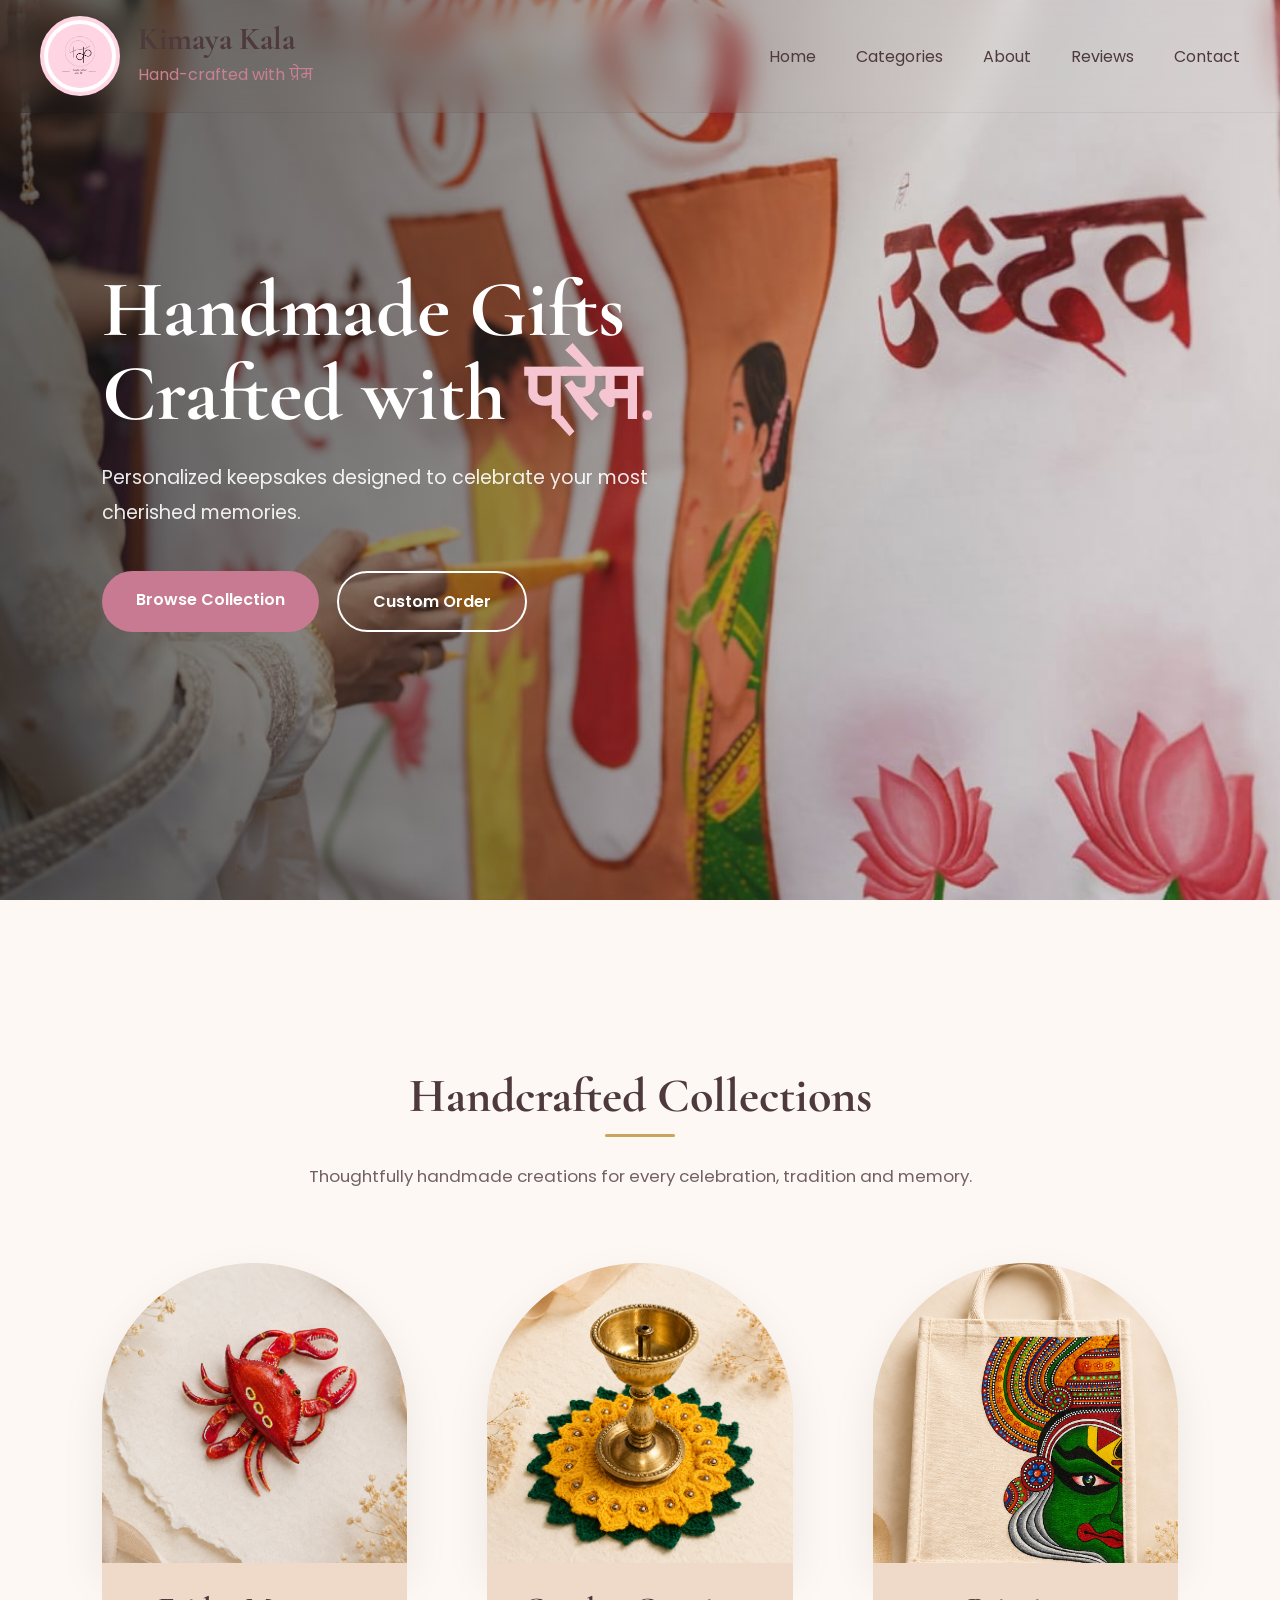
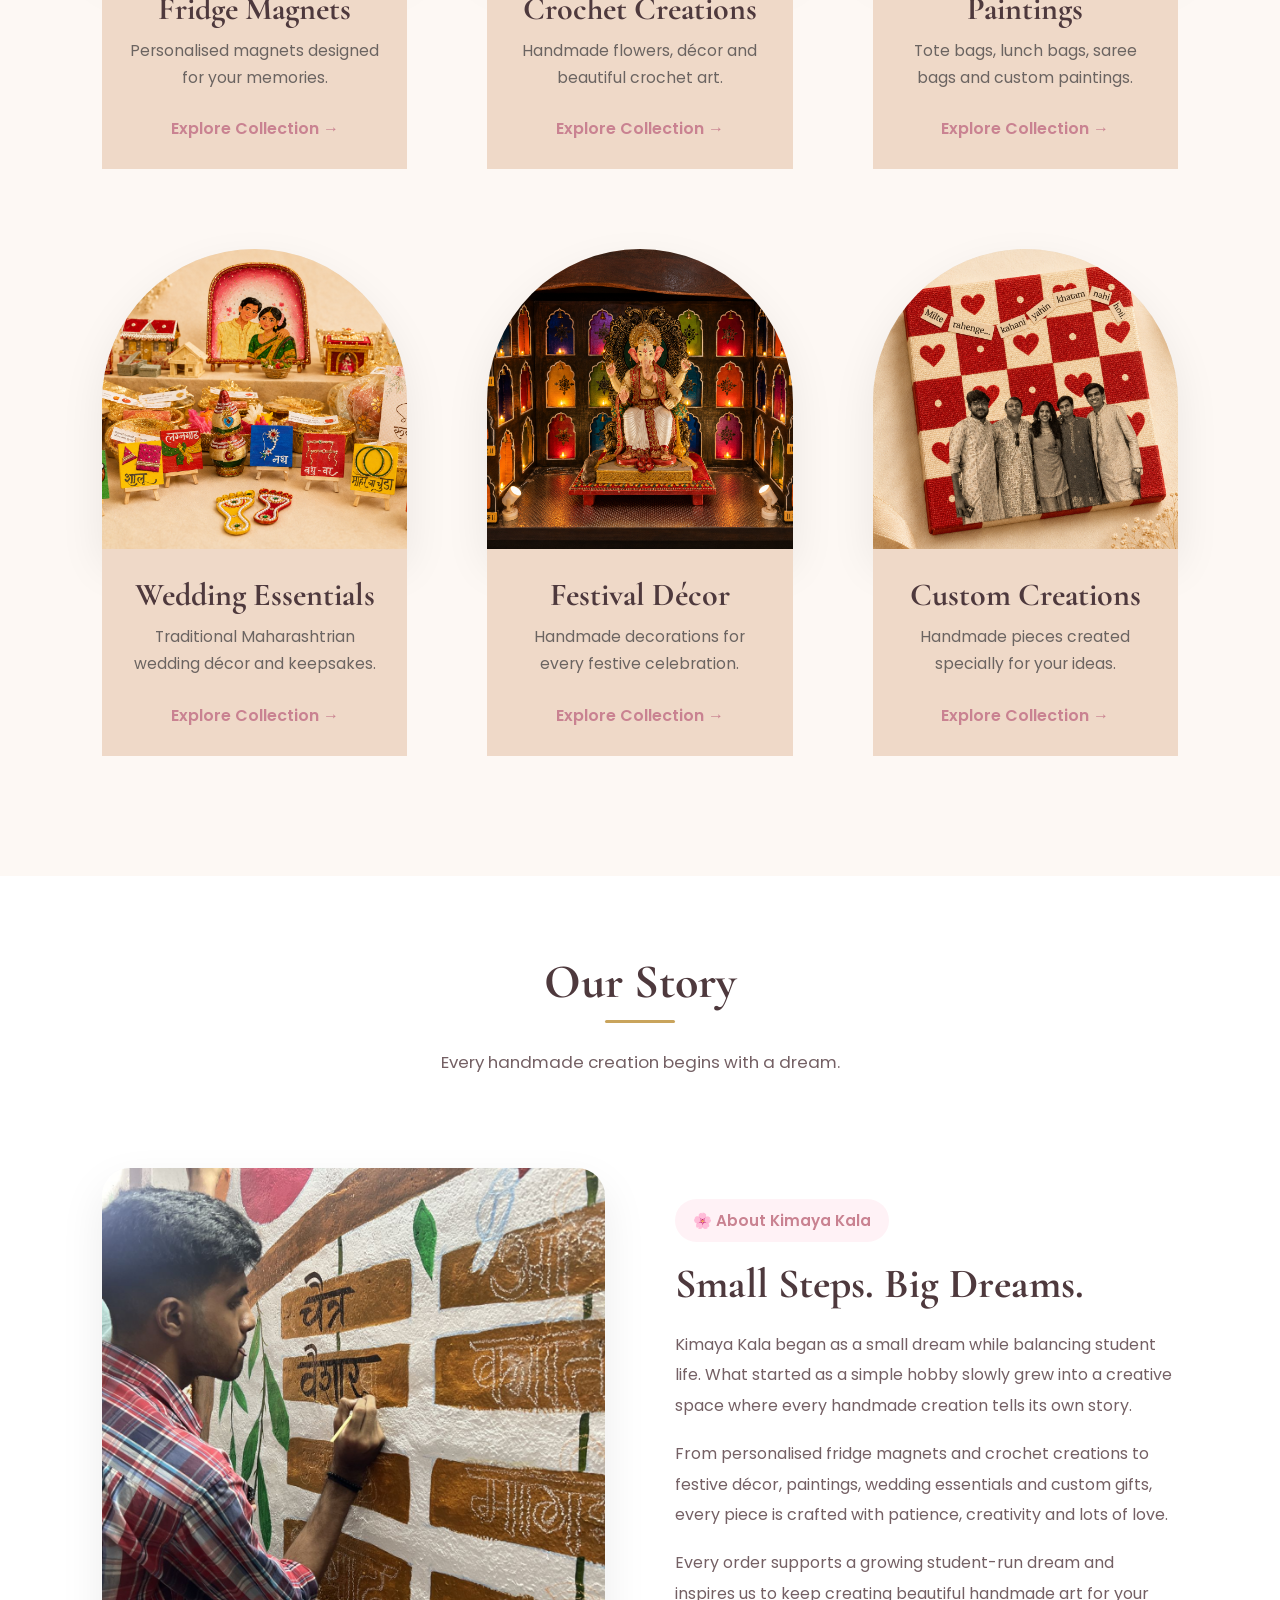
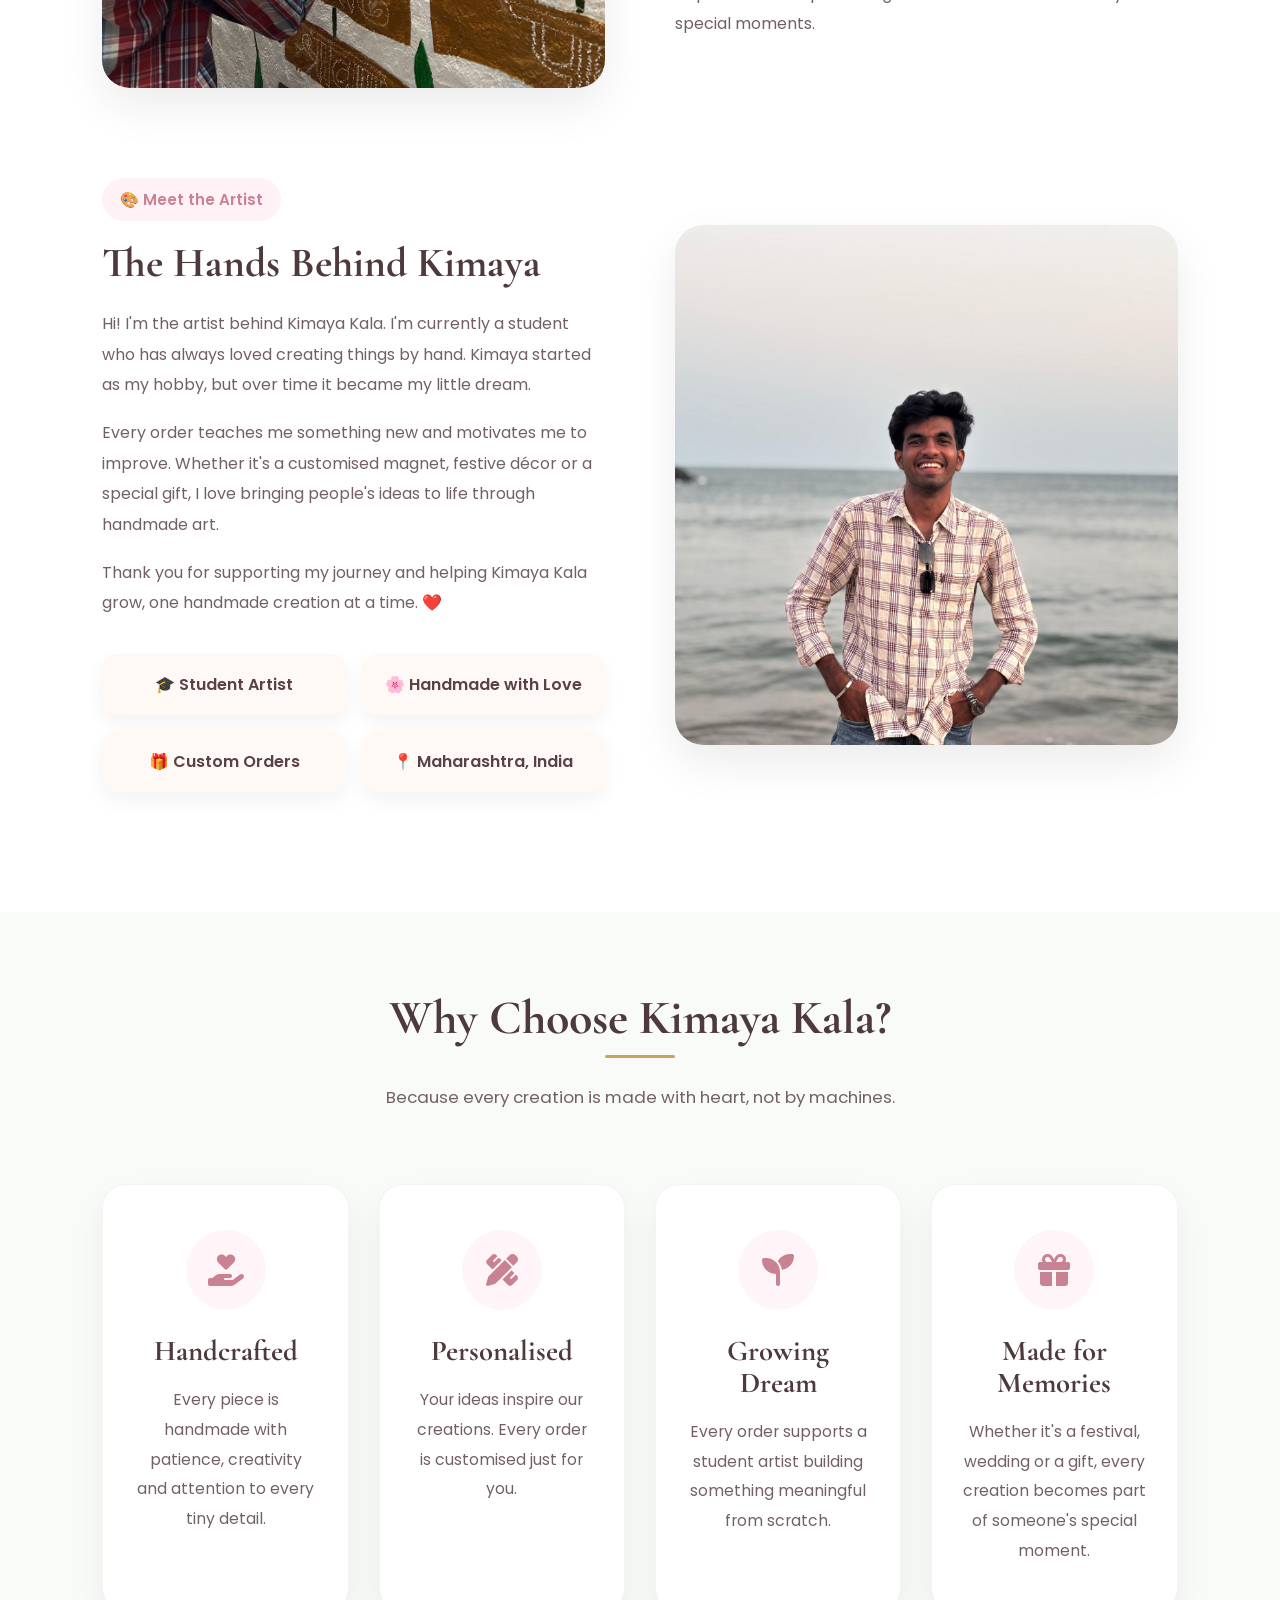
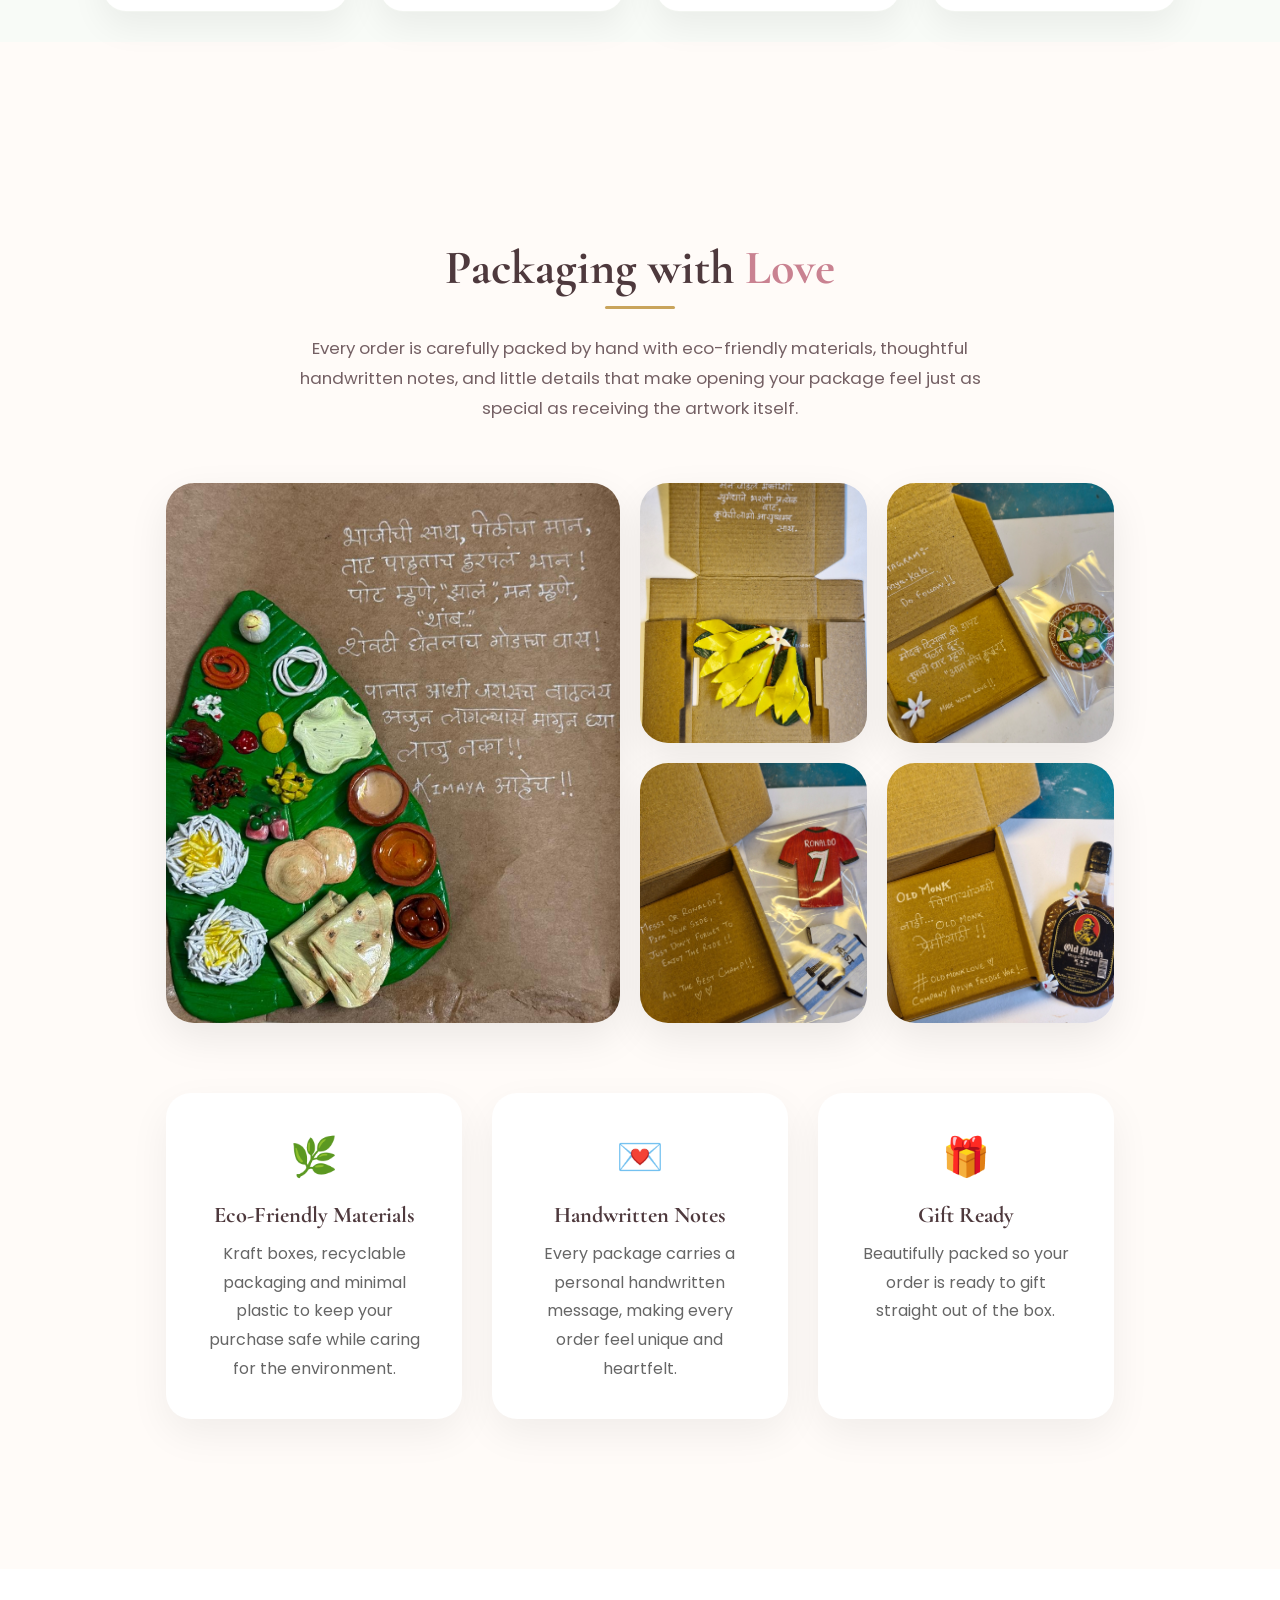
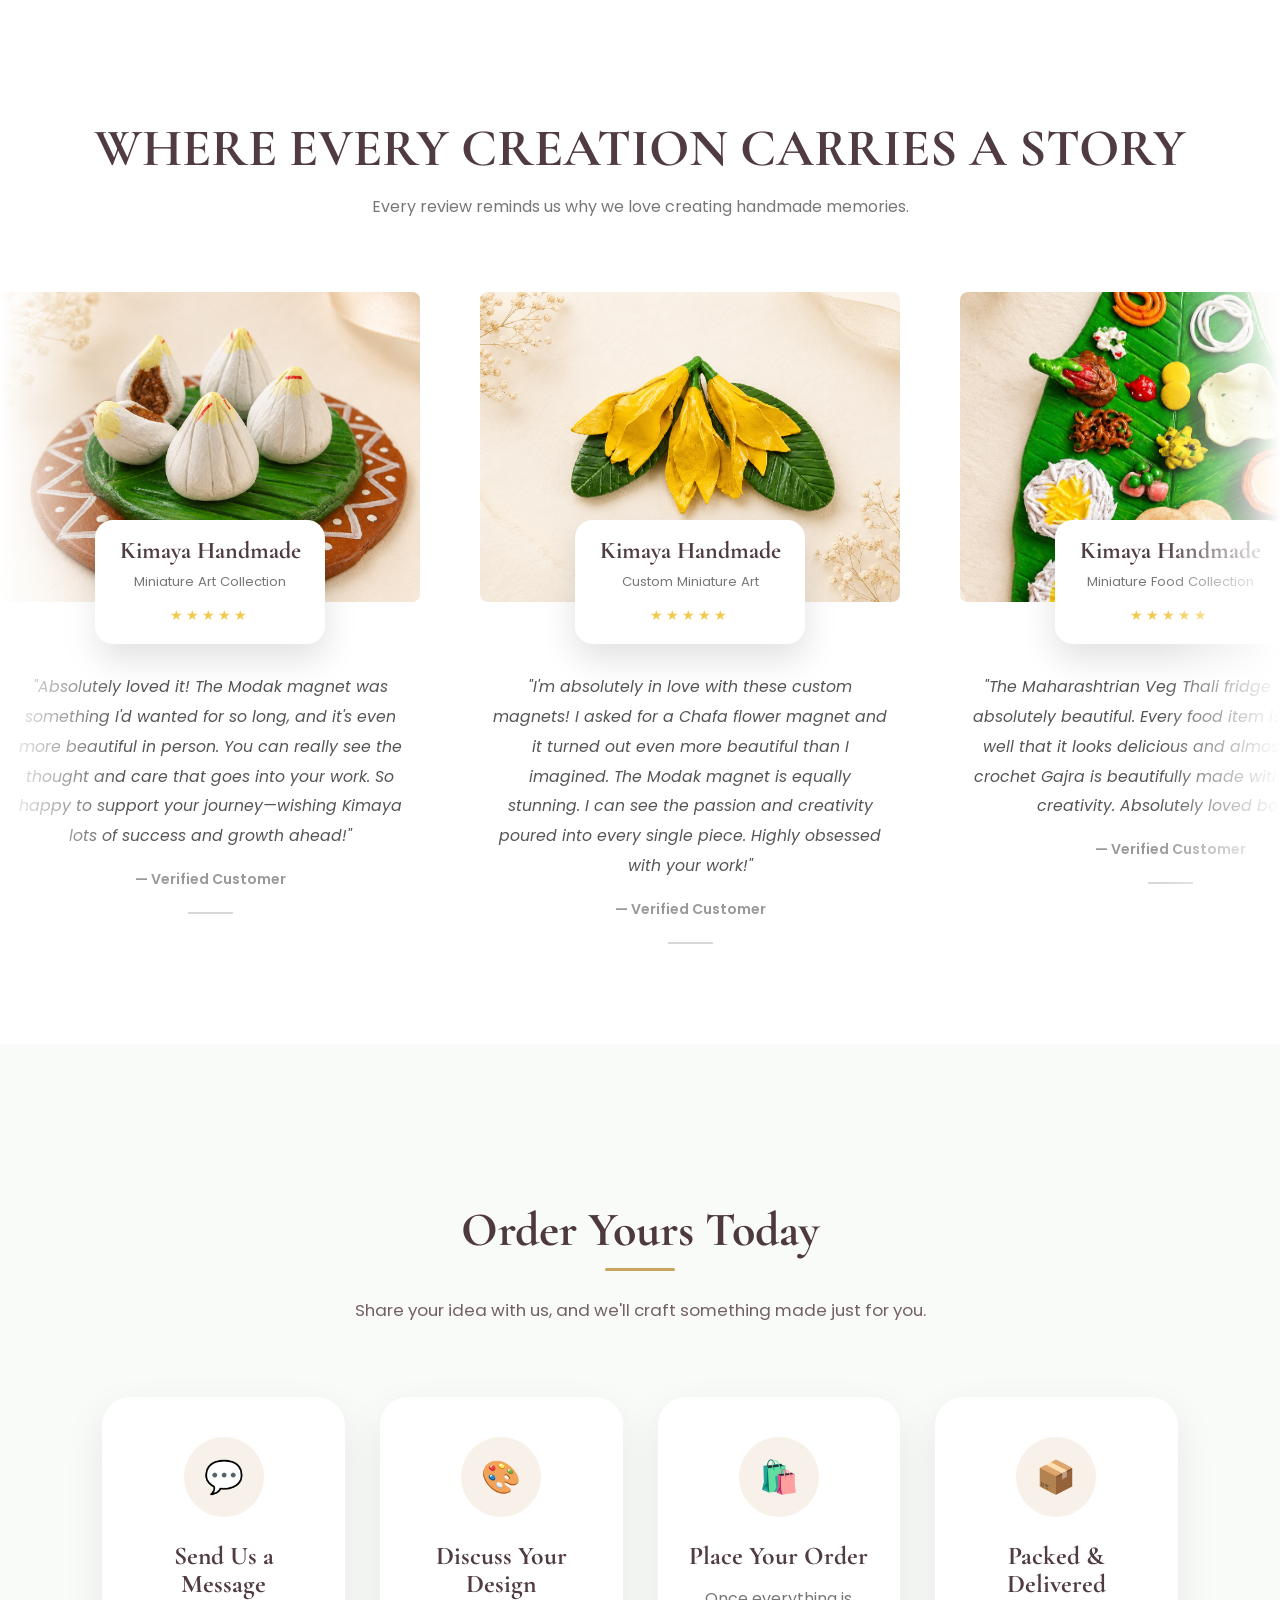
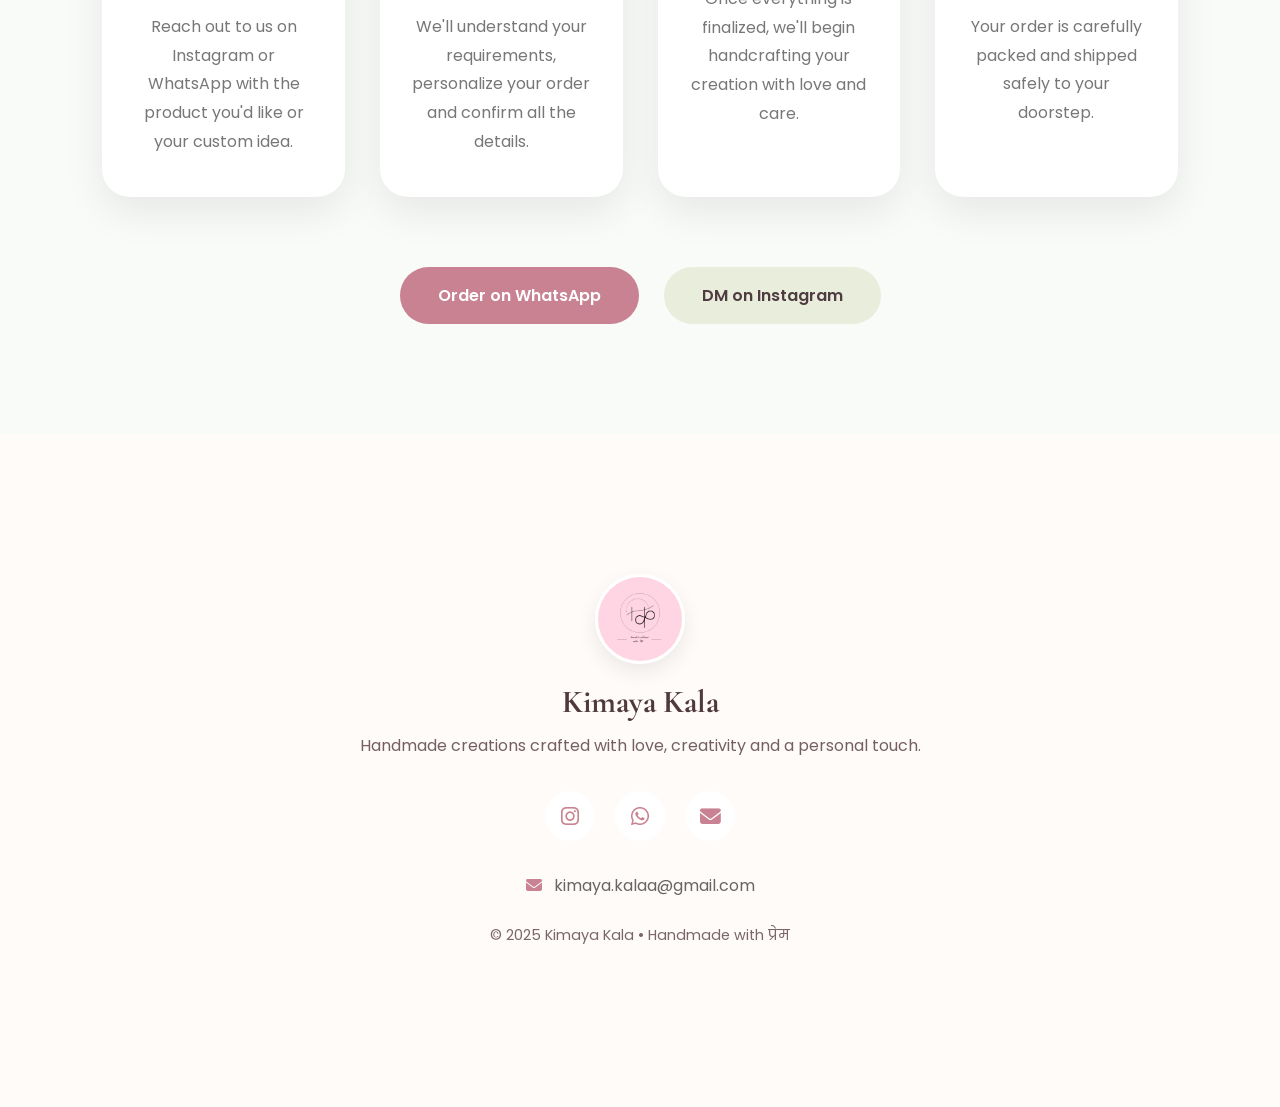
==== index.html @ 0a3eb561 "Initial website" ====
<!DOCTYPE html>
<html lang="en">

<head>
    <!-- Basic Meta -->
    <meta charset="UTF-8">
    <meta name="viewport" content="width=device-width, initial-scale=1.0">

    <!-- Website Title -->
    <title>Kimaya Kala | Handmade with Love</title>

    <!-- Website Description -->
    <meta name="description"
        content="Kimaya Kala is a student-run handmade art studio creating personalized gifts, crochet products, festive décor, paintings, wedding items and custom handmade creations.">

    <!-- Google Fonts -->
    <link rel="preconnect" href="https://fonts.googleapis.com">
    <link rel="preconnect" href="https://fonts.gstatic.com" crossorigin>

    <link href="https://fonts.googleapis.com/css2?family=Cormorant+Garamond:wght@500;600;700&family=Poppins:wght@300;400;500;600&display=swap"
        rel="stylesheet">

    <!-- Font Awesome -->
    <link rel="stylesheet"
        href="https://cdnjs.cloudflare.com/ajax/libs/font-awesome/6.5.2/css/all.min.css">

    <!-- CSS -->
    <link rel="stylesheet" href="css/style.css">
</head>



<body>

    <!-- ================= NAVBAR ================= -->

<header>

    <nav class="navbar">

        <!-- Logo -->

        <div class="logo">

            <img src="images/logo/logo.png" alt="Kimaya Kala Logo">

            <div class="logo-text">

                <h2>Kimaya Kala</h2>
                <p>Hand-crafted with प्रेम</p>

            </div>

        </div>

        <!-- Desktop Navigation -->

        <ul class="nav-links">

            <li><a href="#home">Home</a></li>
            <li><a href="#categories">Categories</a></li>
            <li><a href="#about">About</a></li>
            <li><a href="#review">Reviews</a></li>
            <li><a href="#contact">Contact</a></li>

        </ul>

        <!-- Mobile Hamburger -->

        <div class="menu-toggle" id="menu-toggle">

            <span></span>
            <span></span>
            <span></span>

        </div>

    </nav>

</header>




 <!-- HERO -->
<section class="hero">

    <div class="hero-overlay"></div>

    <div class="hero-content">

        

        <h1>
            Handmade Gifts<br>
            Crafted with <span>प्रेम.</span>
        </h1>

        <p>
            Personalized keepsakes designed to celebrate
            your most cherished memories.
        </p>

        <div class="hero-buttons">
            <a href="#categories" class="btn-primary">
                Browse Collection
            </a>

            <a href="https://wa.me/919136813082" class="btn-secondary">
                Custom Order
            </a>
        </div>

    </div>

</section>


<!-- ================= COLLECTIONS ================= -->

<section id="categories">

    <div class="section-title">

        <h2>Handcrafted Collections</h2>

        <p>
            Thoughtfully handmade creations for every celebration, tradition and memory.
        </p>

    </div>

    <div class="collection-grid">

        <!-- Magnets -->
        <a href="magnets.html" class="collection-card">

            <div class="collection-image">
                <img src="images/categories/magnet.jpg" alt="Fridge Magnets">
            </div>

            <div class="collection-content">

                <h3>Fridge Magnets</h3>

                <p>
                    Personalised magnets designed for your memories.
                </p>

                <span>Explore Collection</span>

            </div>

        </a>


        <!-- Crochet -->

        <a href="crochet.html" class="collection-card">

            <div class="collection-image">
                <img src="images/categories/crochet.jpg" alt="Crochet">
            </div>

            <div class="collection-content">

                <h3>Crochet Creations</h3>

                <p>
                    Handmade flowers, décor and beautiful crochet art.
                </p>

                <span>Explore Collection</span>

            </div>

        </a>


        <!-- Paintings -->

        <a href="paintings.html" class="collection-card">

            <div class="collection-image">
                <img src="images/categories/painting.jpg" alt="Paintings">
            </div>

            <div class="collection-content">

                <h3>Paintings</h3>

                <p>
                    Tote bags, lunch bags, saree bags and custom paintings.
                </p>

                <span>Explore Collection</span>

            </div>

        </a>


        <!-- Wedding -->

        <a href="wedding.html" class="collection-card">

            <div class="collection-image">
                <img src="images/categories/wedding.jpg" alt="Wedding">
            </div>

            <div class="collection-content">

                <h3>Wedding Essentials</h3>

                <p>
                    Traditional Maharashtrian wedding décor and keepsakes.
                </p>

                <span>Explore Collection</span>

            </div>

        </a>


        <!-- Festival -->

        <a href="festival.html" class="collection-card">

            <div class="collection-image">
                <img src="images/categories/festival.jpg" alt="Festival">
            </div>

            <div class="collection-content">

                <h3>Festival Décor</h3>

                <p>
                    Handmade decorations for every festive celebration.
                </p>

                <span>Explore Collection</span>

            </div>

        </a>


        <!-- Custom -->

        <a href="custom.html" class="collection-card">

            <div class="collection-image">
                <img src="images/categories/custom.jpg" alt="Custom">
            </div>

            <div class="collection-content">

                <h3>Custom Creations</h3>

                <p>
                    Handmade pieces created specially for your ideas.
                </p>

                <span>Explore Collection</span>

            </div>

        </a>

    </div>

</section>


    <!-- ================= OUR STORY ================= -->

<section id="about">

    <div class="section-title">
        <h2>Our Story</h2>
        <p>Every handmade creation begins with a dream.</p>
    </div>

    <!-- ABOUT KIMAYA -->

    <div class="about-section">

        <div class="about-image">
            <img src="images/about/kimaya.jpg" alt="About Kimaya Kala">
        </div>

        <div class="about-text">

            <span class="about-tag">🌸 About Kimaya Kala</span>

            <h3>Small Steps. Big Dreams.</h3>

            <p>
                Kimaya Kala began as a small dream while balancing student life.
                What started as a simple hobby slowly grew into a creative space
                where every handmade creation tells its own story.
            </p>

            <p>
                From personalised fridge magnets and crochet creations to festive décor,
                paintings, wedding essentials and custom gifts, every piece is crafted
                with patience, creativity and lots of love.
            </p>

            <p>
                Every order supports a growing student-run dream and inspires us to keep
                creating beautiful handmade art for your special moments.
            </p>

        </div>

    </div>

    <!-- MEET THE ARTIST -->

    <div class="about-section reverse">

        <div class="about-image">
            <img src="images/about/artist.jpg" alt="Artist behind Kimaya Kala">
        </div>

        <div class="about-text">

            <span class="about-tag">🎨 Meet the Artist</span>

            <h3>The Hands Behind Kimaya</h3>

            <p>
                Hi! I'm the artist behind Kimaya Kala.
                I'm currently a student who has always loved creating things by hand.
                Kimaya started as my hobby, but over time it became my little dream.
            </p>

            <p>
                Every order teaches me something new and motivates me to improve.
                Whether it's a customised magnet, festive décor or a special gift,
                I love bringing people's ideas to life through handmade art.
            </p>

            <p>
                Thank you for supporting my journey and helping Kimaya Kala grow,
                one handmade creation at a time. ❤️
            </p>

            <div class="artist-facts">

                <div class="fact">
                    🎓 Student Artist
                </div>

                <div class="fact">
                    🌸 Handmade with Love
                </div>

                <div class="fact">
                    🎁 Custom Orders
                </div>

                <div class="fact">
                    📍 Maharashtra, India
                </div>

            </div>

        </div>

    </div>

</section>


<!-- ================= WHY CHOOSE ================= -->

<section id="why">

    <div class="section-title">
        <h2>Why Choose Kimaya Kala?</h2>
        <p>Because every creation is made with heart, not by machines.</p>
    </div>

    <div class="why-grid">

        <div class="why-card">

            <div class="why-icon">
                <i class="fa-solid fa-hand-holding-heart"></i>
            </div>

            <h3>Handcrafted</h3>

            <p>
                Every piece is handmade with patience, creativity and attention to every tiny detail.
            </p>

        </div>

        <div class="why-card">

            <div class="why-icon">
                <i class="fa-solid fa-pen-ruler"></i>
            </div>

            <h3>Personalised</h3>

            <p>
                Your ideas inspire our creations. Every order is customised just for you.
            </p>

        </div>

        <div class="why-card">

            <div class="why-icon">
                <i class="fa-solid fa-seedling"></i>
            </div>

            <h3>Growing Dream</h3>

            <p>
                Every order supports a student artist building something meaningful from scratch.
            </p>

        </div>

        <div class="why-card">

            <div class="why-icon">
                <i class="fa-solid fa-gift"></i>
            </div>

            <h3>Made for Memories</h3>

            <p>
                Whether it's a festival, wedding or a gift, every creation becomes part of someone's special moment.
            </p>

        </div>

    </div>

</section>



<section class="packaging">

    <div class="section-title">
        <h2>Packaging with <span>Love</span></h2>
        <p>
            Every order is carefully packed by hand with eco-friendly materials,
            thoughtful handwritten notes, and little details that make opening
            your package feel just as special as receiving the artwork itself.
        </p>
    </div>

    <div class="packaging-grid">

        <div class="packaging-large">
            <img src="images/home/packaging-1.jpg" alt="">
        </div>

        <div class="packaging-small">
            <img src="images/home/packaging-2.jpg" alt="">
        </div>

        <div class="packaging-small">
            <img src="images/home/packaging-3.jpg" alt="">
        </div>

        <div class="packaging-small">
            <img src="images/home/packaging-4.jpg" alt="">
        </div>

        <div class="packaging-small">
            <img src="images/home/packaging-5.jpg" alt="">
        </div>

    </div>

    <div class="packaging-text">

        <div class="packaging-item">

            <span>🌿</span>

            <h3>Eco-Friendly Materials</h3>

            <p>
                Kraft boxes, recyclable packaging and minimal plastic
                to keep your purchase safe while caring for the environment.
            </p>

        </div>

        <div class="packaging-item">

            <span>💌</span>

            <h3>Handwritten Notes</h3>

            <p>
                Every package carries a personal handwritten message,
                making every order feel unique and heartfelt.
            </p>

        </div>

        <div class="packaging-item">

            <span>🎁</span>

            <h3>Gift Ready</h3>

            <p>
                Beautifully packed so your order is ready to gift
                straight out of the box.
            </p>

        </div>

    </div>

</section>  


<section class="review-section" id="review">

    <div class="review-heading">
        <h2>WHERE EVERY CREATION CARRIES A STORY</h2>
        <p>Every review reminds us why we love creating handmade memories.</p>
    </div>

    <div class="review-slider">

        <div class="reviews-track">

            <!-- ================= REVIEW 1 ================= -->

            <div class="review-card">

                <div class="review-image">

                    <img src="images/modak.jpg" alt="Modak Magnet">

                    <div class="review-info">
                        <h3>Kimaya Handmade</h3>
                        <p>Miniature Art Collection</p>
                        <div class="review-stars">★★★★★</div>
                    </div>

                </div>

                <div class="review-text">

                    <p>
                        "Absolutely loved it! The Modak magnet was something I'd wanted for so long, and it's even more beautiful in person. You can really see the thought and care that goes into your work. So happy to support your journey—wishing Kimaya lots of success and growth ahead!"
                    </p>

                    <span>— Verified Customer</span>

                    <div class="review-line"></div>

                </div>

            </div>

            <!-- ================= REVIEW 2 ================= -->

            <div class="review-card">

                <div class="review-image">

                    <img src="images/chafa.jpg" alt="Custom Chafa Magnet">

                    <div class="review-info">
                        <h3>Kimaya Handmade</h3>
                        <p>Custom Miniature Art</p>
                        <div class="review-stars">★★★★★</div>
                    </div>

                </div>

                <div class="review-text">

                    <p>
                        "I'm absolutely in love with these custom magnets! I asked for a Chafa flower magnet and it turned out even more beautiful than I imagined. The Modak magnet is equally stunning. I can see the passion and creativity poured into every single piece. Highly obsessed with your work!"
                    </p>

                    <span>— Verified Customer</span>

                    <div class="review-line"></div>

                </div>

            </div>

            <!-- ================= REVIEW 3 ================= -->

            <div class="review-card">

                <div class="review-image">

                    <img src="images/thali.jpg" alt="Veg Thali Magnet">

                    <div class="review-info">
                        <h3>Kimaya Handmade</h3>
                        <p>Miniature Food Collection</p>
                        <div class="review-stars">★★★★★</div>
                    </div>

                </div>

                <div class="review-text">

                    <p>
                        "The Maharashtrian Veg Thali fridge magnet is absolutely beautiful. Every food item is crafted so well that it looks delicious and almost real. The crochet Gajra is beautifully made with incredible creativity. Absolutely loved both!"
                    </p>

                    <span>— Verified Customer</span>

                    <div class="review-line"></div>

                </div>

            </div>

            <!-- ================= REVIEW 4 ================= -->

            <div class="review-card">

                <div class="review-image">

                    <img src="images/realmadrid.jpg" alt="Real Madrid Magnet">

                    <div class="review-info">
                        <h3>Kimaya Handmade</h3>
                        <p>Custom Sports Collection</p>
                        <div class="review-stars">★★★★★</div>
                    </div>

                </div>

                <div class="review-text">

                    <p>
                        "This Real Madrid logo fridge magnet is beautifully handcrafted with amazing attention to detail. The design is clean, recognizable and exactly how I wanted it. A wonderful piece of handmade work. Wishing you all the best!"
                    </p>

                    <span>— Verified Customer</span>

                    <div class="review-line"></div>

                </div>

            </div>

                        <!-- ================= REVIEW 5 ================= -->

            <div class="review-card">

                <div class="review-image">

                    <img src="images/fish-thali.jpg" alt="Fish Thali Magnet">

                    <div class="review-info">
                        <h3>Kimaya Handmade</h3>
                        <p>Miniature Food Collection</p>
                        <div class="review-stars">★★★★★</div>
                    </div>

                </div>

                <div class="review-text">

                    <p>
                        "This Fish Thali handmade magnet is amazing. The fish looks so real and tempting. Salute to your work and artistry. Lots of love!"
                    </p>

                    <span>— Verified Customer</span>

                    <div class="review-line"></div>

                </div>

            </div>

            <!-- ================= REVIEW 6 ================= -->

            <div class="review-card">

                <div class="review-image">

                    <img src="images/crab.jpg" alt="Crabs and Honey Bee Magnet">

                    <div class="review-info">
                        <h3>Kimaya Handmade</h3>
                        <p>Nature Collection</p>
                        <div class="review-stars">★★★★★</div>
                    </div>

                </div>

                <div class="review-text">

                    <p>
                        "Everything you created was superb and amazing! I really love the crabs and honey bee. Thank you so much for making each and every piece with such care. We all love them and they look wonderful on the refrigerator."
                    </p>

                    <span>— Verified Customer</span>

                    <div class="review-line"></div>

                </div>

            </div>

            <!-- ================= REVIEW 7 ================= -->

            <div class="review-card">

                <div class="review-image">

                    <img src="images/old-monk.jpg" alt="Old Monk Magnet">

                    <div class="review-info">
                        <h3>Kimaya Handmade</h3>
                        <p>Custom Collection</p>
                        <div class="review-stars">★★★★★</div>
                    </div>

                </div>

                <div class="review-text">

                    <p>
                        "Thank you so much for the beautiful Old Monk fridge magnet! It was such a thoughtful and unique creation which I truly appreciate. Wishing you continued success and all the very best!"
                    </p>

                    <span>— Verified Customer</span>

                    <div class="review-line"></div>

                </div>

            </div>

            <!-- ================= REVIEW 8 ================= -->

            <div class="review-card">

                <div class="review-image">

                    <img src="images/sareecover.jpg" alt="Saree Cover">

                    <div class="review-info">
                        <h3>Kimaya Handmade</h3>
                        <p>Custom Handmade Creation</p>
                        <div class="review-stars">★★★★★</div>
                    </div>

                </div>

                <div class="review-text">

                    <p>
                        "When I decided to perform Savasna Pujan at my home, I immediately thought of your work because I had full trust in you. The saree covers you made were beautiful and everyone appreciated them. Thank you from my heart, and I pray you achieve great success in life."
                    </p>

                    <span>— Verified Customer</span>

                    <div class="review-line"></div>

                </div>

            </div>

</section>

<script>
const track = document.querySelector(".reviews-track");

const cards = [...track.children];

cards.forEach(card=>{
    track.appendChild(card.cloneNode(true));
});
</script>


<!-- ================= HOW TO ORDER ================= -->

<section class="how-order" id="contact">

    <div class="section-title">
        <h2>Order Yours Today</h2>
        <p>Share your idea with us, and we'll craft something made just for you.</p>
    </div>

    <div class="order-steps">

        <div class="order-card">

            <div class="order-icon">💬</div>

            <h3>Send Us a Message</h3>

            <p>
                Reach out to us on Instagram or WhatsApp with the product you'd like or your custom idea.
            </p>

        </div>

        <div class="order-card">

            <div class="order-icon">🎨</div>

            <h3>Discuss Your Design</h3>

            <p>
                We'll understand your requirements, personalize your order and confirm all the details.
            </p>

        </div>

        <div class="order-card">

            <div class="order-icon">🛍️</div>

            <h3>Place Your Order</h3>

            <p>
                Once everything is finalized, we'll begin handcrafting your creation with love and care.
            </p>

        </div>

        <div class="order-card">

            <div class="order-icon">📦</div>

            <h3>Packed & Delivered</h3>

            <p>
                Your order is carefully packed and shipped safely to your doorstep.
            </p>

        </div>

    </div>

    <div class="order-buttons">

        <a href="https://wa.me/919136813082" class="order-btn">
            Order on WhatsApp
        </a>

        <a href="https://www.instagram.com/kimaya.kalaa" class="order-btn secondary">
            DM on Instagram
        </a>

    </div>

</section>




    <footer>

    <footer>

    <div class="footer-content">

        <img src="images/logo/logo.png" alt="Kimaya Kala Logo" class="footer-logo">

        <h3>Kimaya Kala</h3>

        <p>
            Handmade creations crafted with love, creativity and a personal touch.
        </p>

        <div class="footer-social">

            <a href="https://www.instagram.com/kimaya.kalaa" target="_blank">
                <i class="fa-brands fa-instagram"></i>
            </a>

            <a href="https://wa.me/919136813082" target="_blank">
                <i class="fa-brands fa-whatsapp"></i>
            </a>

            <a href="mailto:kimaya.kalaa@gmail.com">
                <i class="fa-solid fa-envelope"></i>
            </a>

        </div>

        <p class="footer-email">
            <i class="fa-solid fa-envelope"></i>
            <a href="mailto:kimaya.kalaa@gmail.com">kimaya.kalaa@gmail.com</a>
        </p>

        <p class="copyright">
            © 2025 Kimaya Kala • Handmade with प्रेम
        </p>

    </div>


</footer>

    <!-- JavaScript -->
    <script src="js/script.js"></script>
    <script>

const toggle=document.getElementById("menu-toggle");
const nav=document.querySelector(".nav-links");

toggle.onclick=()=>{

    nav.classList.toggle("active");

}

document.querySelectorAll(".nav-links a").forEach(link=>{

    link.onclick=()=>{

        nav.classList.remove("active");

    }

});

</script>



</body>

</html>
---- css/style.css ----
/* ===================================
   GOOGLE FONTS
=================================== */

@import url('https://fonts.googleapis.com/css2?family=Cormorant+Garamond:wght@500;600;700&family=Poppins:wght@300;400;500;600&display=swap');


/* ===================================
   RESET
=================================== */

*{
    margin:0;
    padding:0;
    box-sizing:border-box;
}

html{
    scroll-behavior:smooth;
}

body{

    font-family:'Poppins',sans-serif;
    background:#FFFBF8;
    color:#4E393D;
    overflow-x:hidden;
}

/* ===================================
   COLORS
=================================== */

:root{

    --primary:#FFD5E4;

    --accent:#C98291;

    --sage:#A8B89A;

    --gold:#C9A45C;

    --background:#FFFBF8;

    --white:#ffffff;

    --text:#4E393D;

    --light-text:#746064;

    --shadow:0 12px 35px rgba(0,0,0,.08);

    --radius:22px;

    --transition:.35s ease;

}

/* ===================================
   GLOBAL
=================================== */

img{

    width:100%;
    display:block;

}

a{

    text-decoration:none;
    color:inherit;

}

ul{

    list-style:none;

}

section{

    padding:30px 8%;

}

.container{

    width:min(1200px,100%);
    margin:auto;

}

h1,
h2,
h3{

    font-family:'Cormorant Garamond',serif;
    color:var(--text);
    font-weight:700;
    line-height:1.1;

}

h1{

    font-size:4.8rem;

}

h2{

    font-size:3rem;
    margin-top:50px;

}

h3{

    font-size:2rem;

}

p{

    font-size:1rem;
    line-height:1.9;
    color:var(--light-text);

}

.section-title{

    text-align:center;
    margin-bottom:70px;

}

.section-title h2{

    margin-bottom:18px;
    position:relative;
    display:inline-block;

}

.section-title h2::after{

    content:"";

    position:absolute;

    left:50%;

    transform:translateX(-50%);

    bottom:-14px;

    width:70px;

    height:3px;

    background:var(--gold);

    border-radius:50px;

}

.section-title p{

    margin-top:20px;

    font-size:1.05rem;

}




/* ===================================
   NAVBAR
=================================== */

header{

   
    position: absolute;

    top:0;
    left:0;

    width:100%;

    z-index:9999;

    background:transparent;

    backdrop-filter:blur(14px);
    -webkit-backdrop-filter:blur(14px);

    border-bottom:1px solid rgba(0,0,0,.05);

    transition:.35s ease;

}

.navbar{
    background:transparent;
}

.navbar{

    max-width:1280px;

    margin:auto;

    padding:16px 40px;

    display:flex;

    justify-content:space-between;

    align-items:center;

}

/* Logo */

.logo{

    display:flex;

    align-items:center;

    gap:18px;

}

.logo img{
    width: 80px;
    aspect-ratio: 1 / 1;
    border-radius: 50%;
    object-fit: cover;
    display: block;

    border: 4px solid var(--primary);
    background: white;
    padding: 4px;
    box-shadow: var(--shadow);
    transition: var(--transition);
}

.logo-text h2{

    font-size:2rem;

    margin:0;

}

.logo-text p{

    margin-top:4px;

    color:var(--accent);

    font-size:1rem;

}

/* Desktop Menu */

.nav-links{

    display:flex;

    gap:40px;

    list-style:none;

}

.nav-links a{
    color: #4E393D;
}

.nav-links a:hover{
    color: #746064;
}

/* Hamburger */

.menu-toggle{

    display:none;

    flex-direction:column;

    gap:6px;

    cursor:pointer;

}

.menu-toggle span{

    width:30px;

    height:3px;

    background:var(--text);

    border-radius:10px;

    transition:.35s;

}

/* ---------------- MOBILE ---------------- */

@media (max-width:900px){

    .navbar{

        padding:18px 25px;

        flex-wrap:wrap;

    }

    .logo img{

        width:60px;

    }

    .logo-text h2{

        font-size:1.7rem;

    }

    .logo-text p{

        font-size:.9rem;

    }

    .menu-toggle{

        display:flex;

        margin-left:auto;

    }

    .nav-links{

        width:100%;

        display:none;

        flex-direction:column;

        text-align:center;

        gap:22px;

        margin-top:25px;

        padding:25px 0;

        background:white;

        border-radius:18px;

        box-shadow:0 15px 35px rgba(0,0,0,.08);

    }

    .nav-links.active{

        display:flex;

    }

}

@media(max-width:600px){

    .navbar{

        padding:16px 18px;

    }

    .logo{

        gap:12px;

    }

    .logo img{

        width:52px;

    }

    .logo-text h2{

        font-size:1.45rem;

    }

    .logo-text p{

        font-size:.82rem;

    }

}



.hero{
    position:relative;
    min-height:100vh;

    display:flex;
    align-items:center;

    padding:150 8% 230px;

    background:
    url("../images/home/hero.jpg") center center/cover no-repeat;

    overflow:hidden;
}

/* Dark overlay */

.hero-overlay{
    position:absolute;
    inset:0;

    background:linear-gradient(
        90deg,
        rgba(20,20,20,.65) 0%,
        rgba(20,20,20,.45) 35%,
        rgba(20,20,20,.15) 70%,
        rgba(20,20,20,.05) 100%
    );
}

/* Text */

.hero-content{
    position:relative;
    z-index:2;

    max-width:620px;

    color:white;
}

.hero-tag{

    display:inline-block;

    padding:12px 22px;

    border-radius:50px;

    background:rgba(255,255,255,.18);

    backdrop-filter:blur(10px);

    margin-bottom:25px;
}

.hero-content h1{

    font-size:5rem;

    line-height:1.05;

    margin-bottom:25px;

    color:#fff;
}

.hero-content h1 span{

    color:#F5C6D1;
}

.hero-content p{

    font-size:1.2rem;

    line-height:1.8;

    margin-bottom:40px;

    color:rgba(255,255,255,.9);
}

.hero-buttons{

    display:flex;

    gap:18px;

    flex-wrap:wrap;
}

.btn-primary{

    background:#C97A93;

    color:#fff;

    padding:16px 34px;

    border-radius:50px;

    font-weight:600;
}

.btn-secondary{

    border:2px solid #fff;

    color:#fff;

    padding:16px 34px;

    border-radius:50px;

    font-weight:600;

    background:transparent;
}

.btn-secondary:hover{

    background:#fff;

    color:#333;
}

.hero-features{

    width:min(1200px,92%);

    margin:30px auto 90px;

    display:grid;

    grid-template-columns:repeat(4,1fr);

    text-align:center;

    gap:30px;

}

.hero-features div{

    background:white;

    padding:35px 20px;

    border-radius:25px;

    box-shadow:0 15px 35px rgba(0,0,0,.05);

}

.hero-features h4{

    margin:15px 0 8px;

}

.hero-features p{

    color:#666;

    font-size:.95rem;

}




/* ===================================
   OUR STORY
=================================== */

#about{

    background:#ffffff;

}

.about-section{

    max-width:1200px;

    margin:90px auto;

    display:grid;

    grid-template-columns:1fr 1fr;

    gap:70px;

    align-items:center;

}

.about-section:first-of-type{

    margin-top:40px;

}

/* Reverse Layout */

.about-section.reverse .about-image{

    order:2;

}

.about-section.reverse .about-text{

    order:1;

}

/* Images */

.about-image{

    overflow:hidden;

    border-radius:28px;

    box-shadow:0 18px 45px rgba(0,0,0,.08);

}

.about-image img{

    height:520px;

    object-fit:cover;

    transition:.5s;

}

.about-image:hover img{

    transform:scale(1.05);

}

/* Content */

.about-tag{

    display:inline-block;

    background:#FFF2F6;

    color:#C98291;

    padding:10px 18px;

    border-radius:50px;

    font-size:.95rem;

    font-weight:600;

    margin-bottom:20px;

}

.about-text h3{

    font-size:2.6rem;

    margin-bottom:22px;

}

.about-text p{

    margin-bottom:18px;

    line-height:1.9;

}

/* Artist Facts */

.artist-facts{

    display:grid;

    grid-template-columns:repeat(2,1fr);

    gap:16px;

    margin-top:35px;

}

.fact{

    background:#FFF9F5;

    border-radius:16px;

    padding:18px;

    text-align:center;

    font-weight:600;

    color:#5A4145;

    box-shadow:0 8px 20px rgba(0,0,0,.05);

    transition:.3s;

}

.fact:hover{

    transform:translateY(-5px);

    background:#FFD5E4;

}


/* ===================================
   WHY CHOOSE
=================================== */

#why{

    background:#F8FBF7;

}

.why-grid{

    max-width:1200px;

    margin:70px auto 0;

    display:grid;

    grid-template-columns:repeat(4,1fr);

    gap:30px;

}

.why-card{

    background:white;

    border-radius:24px;

    padding:45px 30px;

    text-align:center;

    transition:.35s;

    box-shadow:0 15px 35px rgba(0,0,0,.06);

    border:1px solid rgba(168,184,154,.15);

}

.why-card:hover{

    transform:translateY(-10px);

    box-shadow:0 25px 45px rgba(0,0,0,.10);

}

.why-icon{

    width:80px;

    height:80px;

    margin:0 auto 25px;

    border-radius:50%;

    background:#FFF4F7;

    display:flex;

    justify-content:center;

    align-items:center;

}

.why-icon i{

    font-size:2rem;

    color:#C98291;

}

.why-card h3{

    font-size:1.8rem;

    margin-bottom:18px;

}

.why-card p{

    font-size:.98rem;

}


/* ===================================
   COLLECTION
=================================== */

.collection-grid{

    max-width:1150px;

    margin:60px auto 0;

    display:grid;

    grid-template-columns:repeat(3,1fr);

    gap:40px 30px;

}

/* Card */

.collection-card{

    text-align:center;

    transition:.35s;

}

/* Image */

.collection-image{

    width:100%;

    height:320px;          /* was 420px */

    overflow:hidden;

    border-radius:180px 180px 22px 22px;

    background:#F6EFE8;

    box-shadow:0 15px 35px rgba(0,0,0,.08);

}

.collection-image img{

    width:100%;

    height:100%;

    object-fit:cover;

    transition:.5s;

}

/* Heading */

.collection-card h3{

    margin-top:20px;

    font-size:1.7rem;      /* was 2rem */

    color:#5A4145;

}

/* Description */

.collection-card p{

    max-width:260px;

    margin:12px auto 18px;

    color:#7B6467;

    line-height:1.7;

    font-size:.95rem;

}

/* Button */

.collection-card a{

    display:inline-flex;

    align-items:center;

    gap:8px;

    color:#C98291;

    font-weight:600;

    font-size:.95rem;

}

.collection-content{

    padding:22px 20px;

}

.collection-content h3{

    margin:0 0 10px;

    font-size:1.8rem;

}

.collection-content p{

    margin:0 auto 18px;

    max-width:250px;

    line-height:1.6;

    font-size:.95rem;

}

.collection-content span{

    font-weight:600;

    color:#C98291;

}



/* ===================================
   GALLERY
=================================== */

#gallery{
    background:#ffffff;
}

#gallery .section-title{
    text-align:center;
    margin-bottom:70px;
}

#gallery .section-title span{

    color:var(--gold);
    text-transform:uppercase;
    letter-spacing:3px;
    font-size:.8rem;
    font-weight:600;

}

.gallery-grid{

    display:grid;

    grid-template-columns:repeat(4,1fr);

    grid-auto-rows:260px;

    gap:22px;

}

.gallery-item{

    overflow:hidden;

    border-radius:28px;

    position:relative;

    box-shadow:0 12px 35px rgba(0,0,0,.08);

    cursor:pointer;

}

.gallery-item img{

    width:100%;
    height:100%;
    object-fit:cover;

    transition:.5s;

}

.gallery-item:hover img{

    transform:scale(1.08);

}

.gallery-item.large{

    grid-row:span 2;

}

.gallery-item.wide{

    grid-column:span 2;

}



/* ===================================
   CONTACT
=================================== */

#contact{

    text-align:center;

}

.contact-box{

    display:flex;

    justify-content:center;

    gap:25px;

    flex-wrap:wrap;

    margin-top:40px;

}

.contact-btn{

    background:var(--accent);

    color:white;

    padding:16px 34px;

    border-radius:50px;

    font-weight:600;

    transition:.3s;
}

.contact-btn:hover{

    background:var(--gold);

    transform:translateY(-4px);

}

.contact-btn.secondary{

    background:transparent;

    border:2px solid var(--accent);

    color:var(--accent);

}

.contact-btn.secondary:hover{

    background:var(--accent);

    color:white;

}

/* ===================================
   SECTION TITLES
=================================== */

.section-title{

    text-align:center;
    margin-bottom:60px;

}


/* ==========================
   PACKAGING
========================== */

.packaging{

    width:min(1300px,90%);
    margin:120px auto;

}

.packaging .section-title{

    margin-bottom:60px;

}

.packaging .section-title h2{

    font-size:3rem;

}

.packaging .section-title span{

    color:var(--accent);

}

.packaging .section-title p{

    max-width:700px;
    margin:20px auto 0;
    line-height:1.8;

}

/* Grid */

.packaging-grid{

    display:grid;

    grid-template-columns:2fr 1fr 1fr;

    grid-template-rows:260px 260px;

    gap:20px;

}

.packaging-large{

    grid-row:1 / span 2;

}

.packaging-grid img{

    width:100%;
    height:100%;

    object-fit:cover;

    border-radius:28px;

    transition:.45s;

    box-shadow:0 15px 40px rgba(0,0,0,.08);

}

.packaging-grid img:hover{

    transform:scale(1.03);

}

/* Bottom Cards */

.packaging-text{

    display:grid;

    grid-template-columns:repeat(3,1fr);

    gap:30px;

    margin-top:70px;

}

.packaging-item{

    background:#fff;

    padding:35px;

    border-radius:25px;

    text-align:center;

    box-shadow:0 15px 40px rgba(0,0,0,.06);

}

.packaging-item span{

    font-size:2.4rem;

}

.packaging-item h3{

    margin:18px 0 12px;

    font-size:1.4rem;

    color:var(--text);

}

.packaging-item p{

    color:#666;

    line-height:1.8;

}

/* Responsive */

@media(max-width:900px){

.packaging-grid{

    grid-template-columns:1fr 1fr;

    grid-template-rows:auto;

}

.packaging-large{

    grid-column:1 / span 2;
    grid-row:auto;

    height:420px;

}

.packaging-text{

    grid-template-columns:1fr;

}

}

@media(max-width:650px){

.packaging-grid{

    grid-template-columns:1fr;

}

.packaging-large{

    grid-column:auto;
    height:auto;

}

.packaging-grid img{

    height:300px;

}

.packaging .section-title h2{

    font-size:2.4rem;

}

}


/* ==========================================
   REVIEWS SECTION
========================================== */

.review-section{
    padding:100px 0;
    background:#ffffff;
    overflow:hidden;
}

/* Heading */

.review-heading{
    text-align:center;
    margin-bottom:70px;
}

.review-heading h2{
    font-family:"Cormorant Garamond", serif;
    font-size:3.3rem;
    color:#4F3B41;
    margin-bottom:15px;
}

.review-heading p{
    color:#777;
    font-size:1rem;
}

/* ==========================================
   SLIDER
========================================== */

.review-slider{
    width:100%;
    overflow:hidden;
    position:relative;
}

/* Fade edges */

.review-slider::before,
.review-slider::after{

    content:"";

    position:absolute;

    top:0;

    width:120px;
    height:100%;

    z-index:5;

    pointer-events:none;

}

.review-slider::before{

    left:0;

    background:linear-gradient(to right,#fff,transparent);

}

.review-slider::after{

    right:0;

    background:linear-gradient(to left,#fff,transparent);

}

/* Moving Track */

.reviews-track{

    display:flex;

    gap:60px;

    width:max-content;

    animation:scrollReviews 45s linear infinite;

}

.review-slider:hover .reviews-track{

    animation-play-state:paused;

}

/* ==========================================
   CARD
========================================== */

.review-card{

    width:420px;

    flex-shrink:0;

    text-align:center;

}

/* ==========================================
   IMAGE
========================================== */

.review-image{

    position:relative;

    width:100%;

    height:310px;

}

.review-image img{

    width:100%;
    height:100%;

    object-fit:cover;

    display:block;

    border-radius:8px;

    transition:.4s;

}

.review-card:hover img{

    transform:scale(1.03);

}

/* ==========================================
   FLOATING WHITE BOX
========================================== */

.review-info{

    position:absolute;

    left:50%;

    bottom:-42px;

    transform:translateX(-50%);

    width:230px;

    background:#fff;

    border-radius:18px;

    padding:18px;

    box-shadow:0 15px 35px rgba(0,0,0,.12);

}

.review-info h3{

    font-family:"Cormorant Garamond", serif;

    font-size:1.5rem;

    color:#4F3B41;

    margin-bottom:6px;

}

.review-info p{

    color:#777;

    font-size:.82rem;

    margin-bottom:10px;

}

.review-stars{

    color:#F2C94C;

    font-size:.9rem;

    letter-spacing:3px;

}

/* ==========================================
   REVIEW TEXT
========================================== */

.review-text{

    margin-top:70px;

    padding:0 12px;

}

.review-text p{

    color:#555;

    font-size:.98rem;

    line-height:1.9;

    font-style:italic;

}

.review-text span{

    display:block;

    margin-top:18px;

    color:#999;

    font-size:.88rem;

    font-weight:600;

}

.review-line{

    width:45px;
    height:2px;

    background:#d8d8d8;

    margin:22px auto 0;

}

/* ==========================================
   ANIMATION
========================================== */

@keyframes scrollReviews{

    from{

        transform:translateX(0);

    }

    to{

        transform:translateX(calc(-50% - 30px));

    }

}

/* ==========================================
   RESPONSIVE
========================================== */

@media(max-width:992px){

    .review-heading h2{

        font-size:2.7rem;

    }

    .review-card{

        width:340px;

    }

    .review-image{

        height:260px;

    }

    .review-info{

        width:210px;

    }

    .reviews-track{

        gap:40px;

    }

}

@media(max-width:768px){

    .review-section{

        padding:80px 0;

    }

    .review-heading{

        margin-bottom:50px;

    }

    .review-heading h2{

        font-size:2.2rem;

    }

    .review-card{

        width:290px;

    }

    .review-image{

        height:220px;

    }

    .review-info{

        width:190px;

        padding:15px;

    }

    .review-info h3{

        font-size:1.25rem;

    }

    .review-text{

        margin-top:65px;

    }

    .review-text p{

        font-size:.92rem;

    }

    .reviews-track{
    display:flex;
    gap:60px;
    width:max-content;
    animation:reviewScroll 80s linear infinite;
}

.review-slider:hover .reviews-track{
    animation-play-state:paused;
}

@keyframes reviewScroll{

    from{
        transform:translateX(0);
    }

    to{
        transform:translateX(-50%);
    }

}

}


/* ===============================
   HOW TO ORDER
================================ */

.how-order{

    padding:110px 8%;

    background:rgb(248, 251, 247);

}

.order-steps{

    max-width:1250px;

    margin:70px auto;

    display:grid;

    grid-template-columns:repeat(4,1fr);

    gap:35px;

}

.order-card{

    background:white;

    padding:40px 30px;

    text-align:center;

    border-radius:28px;

    box-shadow:0 15px 40px rgba(0,0,0,.08);

    transition:.35s;

}

.order-card:hover{

    transform:translateY(-10px);

}

.order-icon{

    width:80px;
    height:80px;

    margin:auto;

    border-radius:50%;

    background:#F8F1EA;

    display:flex;
    justify-content:center;
    align-items:center;

    font-size:2rem;

    margin-bottom:25px;

}

.order-card h3{

    font-size:1.6rem;

    margin-bottom:15px;

    color:#4F3B41;

}

.order-card p{

    color:#777;

    line-height:1.8;

}

.order-buttons{

    display:flex;

    justify-content:center;

    gap:25px;

    margin-top:50px;

}

.order-btn{

    background:#C98291;

    color:white;

    padding:16px 38px;

    border-radius:50px;

    font-weight:600;

    transition:.35s;

}

.order-btn:hover{

    background:#B56C7F;

}

.order-btn.secondary{

    background:#E8EEDB;

    color:#4F3B41;

}

.order-btn.secondary:hover{

    background:#D8DFC7;

}

@media(max-width:1000px){

    .order-steps{

        grid-template-columns:repeat(2,1fr);

    }

}

@media(max-width:650px){

    .order-steps{

        grid-template-columns:1fr;

    }

    .order-buttons{

        flex-direction:column;

        align-items:center;

    }

}


/* ===================================
   FOOTER
=================================== */

footer{

    background: var(--background);

    padding: 70px 20px;

    text-align: center;
}

.footer-content{

    max-width: 700px;

    margin: auto;
}

.footer-logo{

    width: 90px;
    height: 90px;

    margin: 0 auto 20px;

    border-radius: 50%;

    object-fit: cover;

    border: 3px solid white;

    box-shadow: 0 8px 20px rgba(0,0,0,.08);
}

.footer-content h3{

    margin-bottom: 12px;
}

.footer-content p{

    margin-bottom: 18px;
}

.footer-social{

    display:flex;

    justify-content:center;

    gap:20px;

    margin:30px 0;
}

.footer-social a{

    width:50px;
    height:50px;

    display:flex;

    justify-content:center;
    align-items:center;

    border-radius:50%;

    background:white;

    color:var(--accent);

    font-size:1.3rem;

    transition:.3s;
}

.footer-social a:hover{

    background:var(--accent);

    color:white;

    transform:translateY(-5px);
}

.copyright{

    color:#7A6669;

    font-size:.9rem;

    margin-top:20px;
}

.footer-email{

    margin-top:20px;

    font-size:1rem;

    color:#666;

}

.footer-email i{

    color:#C98291;

    margin-right:8px;

}

.footer-email a{

    color:#666;

    text-decoration:none;

    transition:.3s;

}

.footer-email a:hover{

    color:#C98291;

}




/* ===================================
   RESPONSIVE HERO
=================================== */

@media (max-width: 992px){

    #home{

        grid-template-columns:1fr;
        gap:60px;

        text-align:center;

        padding:140px 7% 100px;

        min-height:auto;

    }

    .hero-left{

        max-width:100%;
        order:2;

    }

    .hero-right{

        order:1;

    }

    .hero-left p{

        margin:0 auto 35px;

    }

    .hero-buttons{

        justify-content:center;

    }

    .hero-circle{

        width:480px;
        height:480px;

    }

    .hero-badge{

        width:110px;
        height:110px;

        top:20px;
        right:20px;

    }

    .hero-blob-left{

        width:650px;
        height:650px;

        left:-350px;
        bottom:-350px;

    }

    .hero-blob-right{

        width:500px;
        height:500px;

        top:-200px;
        right:-180px;

    }

}


@media (max-width:768px){

    #home{

        padding:120px 25px 80px;

        gap:40px;

    }

    .hero-left h1{

        font-size:2.9rem;
        line-height:1.15;

    }

    .hero-left p{

        font-size:1rem;
        line-height:1.8;

    }

    .hero-circle{

        width:330px;
        height:330px;

    }

    .hero-circle img{

        width:100%;
        height:100%;
        object-fit:cover;

    }

    .hero-badge{

        width:90px;
        height:90px;

        font-size:.75rem;

        top:10px;
        right:5px;

    }

    .hero-badge span{

        font-size:1.2rem;

    }

    .hero-buttons{

        flex-direction:column;
        align-items:center;

    }

    .btn-primary,
    .btn-secondary{

        width:240px;

        text-align:center;

    }

    .hero-blob-left{

        width:500px;
        height:500px;

        left:-300px;
        bottom:-280px;

    }

    .hero-blob-right{

        display:none;

    }

}
/* ===================================
   RESPONSIVE
=================================== */

@media(max-width:992px){

    h1{

        font-size:3rem;

    }

    h2{

        font-size:2.3rem;

    }

}

@media(max-width:768px){

    .navbar{

        flex-direction:column;

        gap:20px;

    }

    .nav-links{

        gap:18px;
        flex-wrap:wrap;
        justify-content:center;

    }

    h1{

        font-size:2.4rem;

    }

    h2{

        font-size:2rem;

    }

    section{

        padding:70px 6%;

    }

}

@media(max-width:480px){

    h1{

        font-size:2rem;

    }

    p{

        font-size:.95rem;

    }

    .hero-btn{

        padding:12px 25px;

    }

}











/* ===================================
   TABLET
=================================== */

@media (max-width: 992px) {

    .navbar {
        padding: 14px 25px;
    }

    .logo img {
        width: 75px;
        height: 75px;
    }

    .nav-links {
        gap: 28px;
    }

}

/* ===================================
   MOBILE
=================================== */

@media (max-width: 768px) {

    .navbar {
        padding: 14px 20px;
    }

    .logo img {
        width: 70px;
        height: 70px;
    }

    .nav-links {
        display: none;
    }

}


/* ===========================
   HERO RESPONSIVE
=========================== */

@media (max-width:992px){

    #home{

        flex-direction:column;

        text-align:center;

        padding-top:170px;

    }

    .hero-content p{

        margin:auto auto 40px;

    }

    .hero-buttons{

        justify-content:center;

    }

}

@media (max-width:768px){

    .hero-content h1{

        font-size:3rem;

    }

    .hero-image img{

        max-width:350px;

        margin-top:40px;

    }

}

@media (max-width:480px){

    .hero-content h1{

        font-size:2.4rem;

    }

    .hero-buttons{

        flex-direction:column;

    }

    .btn-primary,
    .btn-secondary{

        width:100%;
        text-align:center;

    }

}

@media(max-width:900px){

    .about-container{

        grid-template-columns:1fr;

        text-align:center;

    }

    .about-image{

        order:1;

    }

    .about-content{

        order:2;

    }

}


/* ===================================
   COLLECTIONS
=================================== */

#categories{

    padding:120px 8%;

    background:#FDF8F4;

}

.collection-grid{

    display:grid;

    grid-template-columns:repeat(3,1fr);

    gap:80px;

    margin-top:70px;

}

.collection-card{

    text-decoration:none;

    color:inherit;

    display:block;

    transition:.35s;

}

.collection-card:hover{

    transform:translateY(-12px);

}

.collection-image{

    height:300px;

    overflow:hidden;

    border-radius:180px 180px 0 0;

    background:#EFE6DD;

    box-shadow:0 18px 45px rgba(0,0,0,.08);

}

.collection-image img{

    width:100%;

    height:100%;

    object-fit:cover;

    transition:.5s;

}

.collection-card:hover img{

    transform:scale(1.08);

}

.collection-content{

    background:#EFD9C8;

    padding:28px;

    text-align:center;

}

.collection-content h3{

    font-family:'Cormorant Garamond',serif;

    font-size:2rem;

    margin-bottom:12px;

    color:var(--text);

}

.collection-content p{

    font-size:.98rem;

    color:#6B6461;

    line-height:1.7;

    margin-bottom:25px;

}

.collection-content span{

    font-weight:600;

    color:var(--accent);

    position:relative;

}

.collection-content span::after{

    content:" →";

    transition:.3s;

}

.collection-card:hover span::after{

    margin-left:8px;

}

/* ================= MOBILE ================= */

@media(max-width:1000px){

.collection-grid{

grid-template-columns:repeat(2,1fr);

}

}

@media(max-width:700px){

.collection-grid{

grid-template-columns:1fr;

gap:40px;

}

.collection-image{

height:380px;

border-radius:160px 160px 0 0;

}

}


/* ===================================
   ABOUT RESPONSIVE
=================================== */

@media(max-width:900px){

    .about-section{

        grid-template-columns:1fr;

        gap:40px;

        margin:70px auto;

    }

    .about-section.reverse .about-image{

        order:1;

    }

    .about-section.reverse .about-text{

        order:2;

    }

    .about-image img{

        height:400px;

    }

    .about-text{

        text-align:center;

    }

    .artist-facts{

        grid-template-columns:1fr 1fr;

    }

}

@media(max-width:600px){

    .artist-facts{

        grid-template-columns:1fr;

    }

    .about-text h3{

        font-size:2.1rem;

    }

    .about-image img{

        height:320px;

    }

}


/* WHY SECTION RESPONSIVE */

@media(max-width:1000px){

    .why-grid{

        grid-template-columns:repeat(2,1fr);

    }

}

@media(max-width:650px){

    .why-grid{

        grid-template-columns:1fr;

    }

}


/* ==========================
   Gallery Responsive
========================== */

@media(max-width:992px){

.gallery-grid{

grid-template-columns:repeat(2,1fr);

}

.gallery-item.large{

grid-row:span 1;

}

.gallery-item.wide{

grid-column:span 2;

}

}


@media(max-width:768px){

.gallery-grid{

grid-template-columns:1fr;

grid-auto-rows:280px;

}

.gallery-item.large,
.gallery-item.wide{

grid-column:span 1;
grid-row:span 1;

}

}
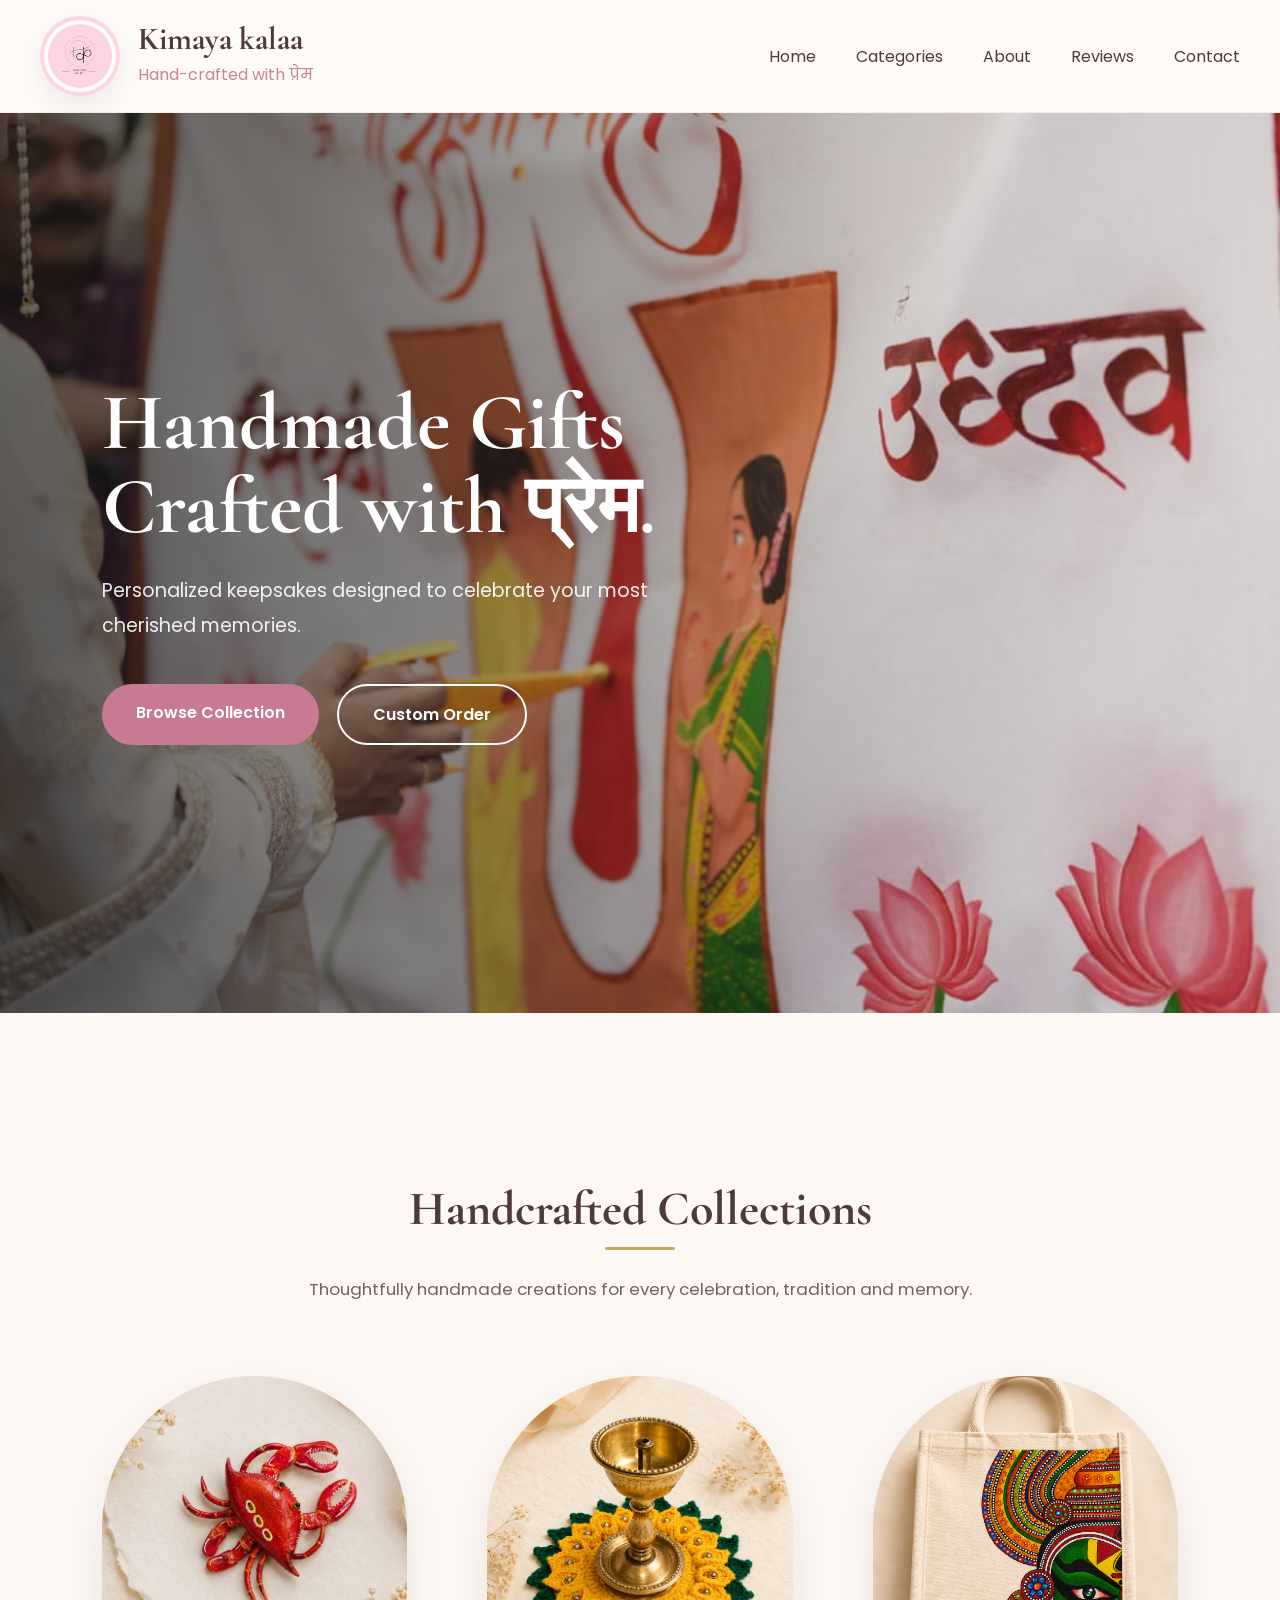
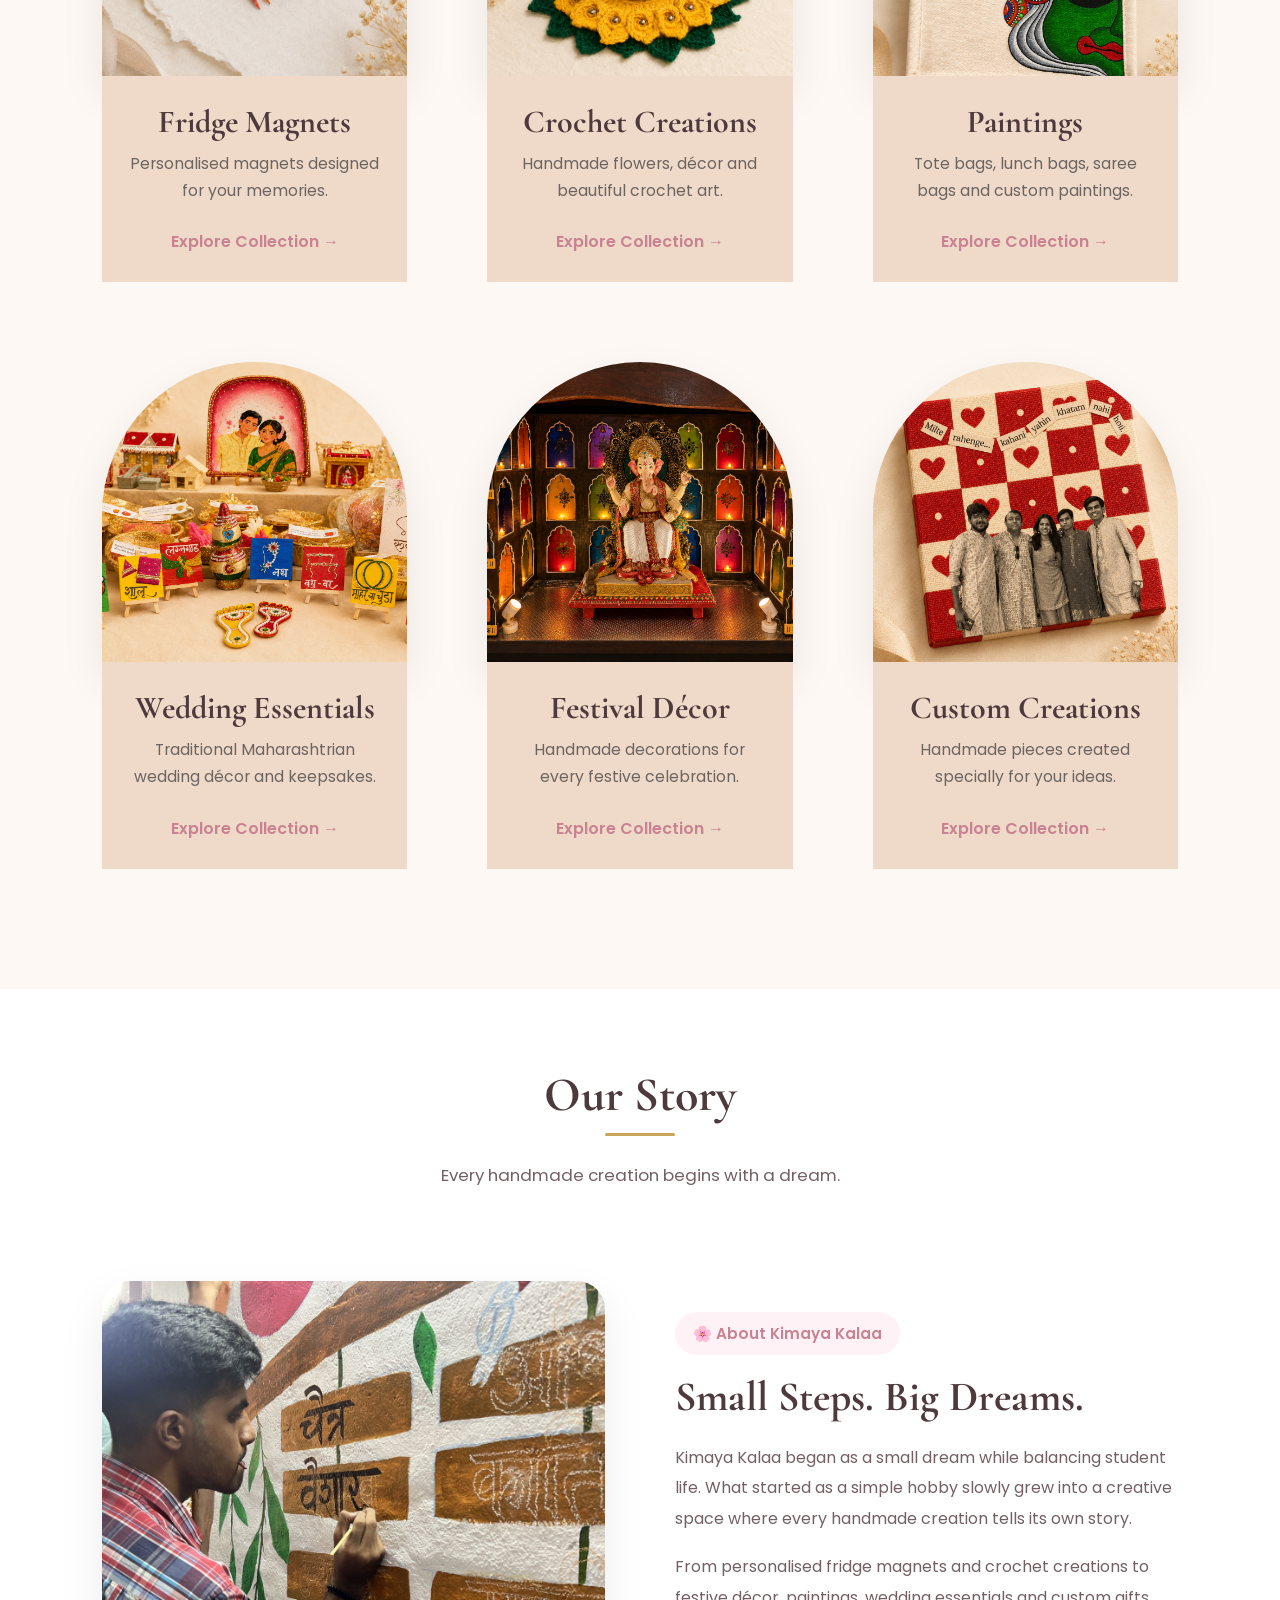
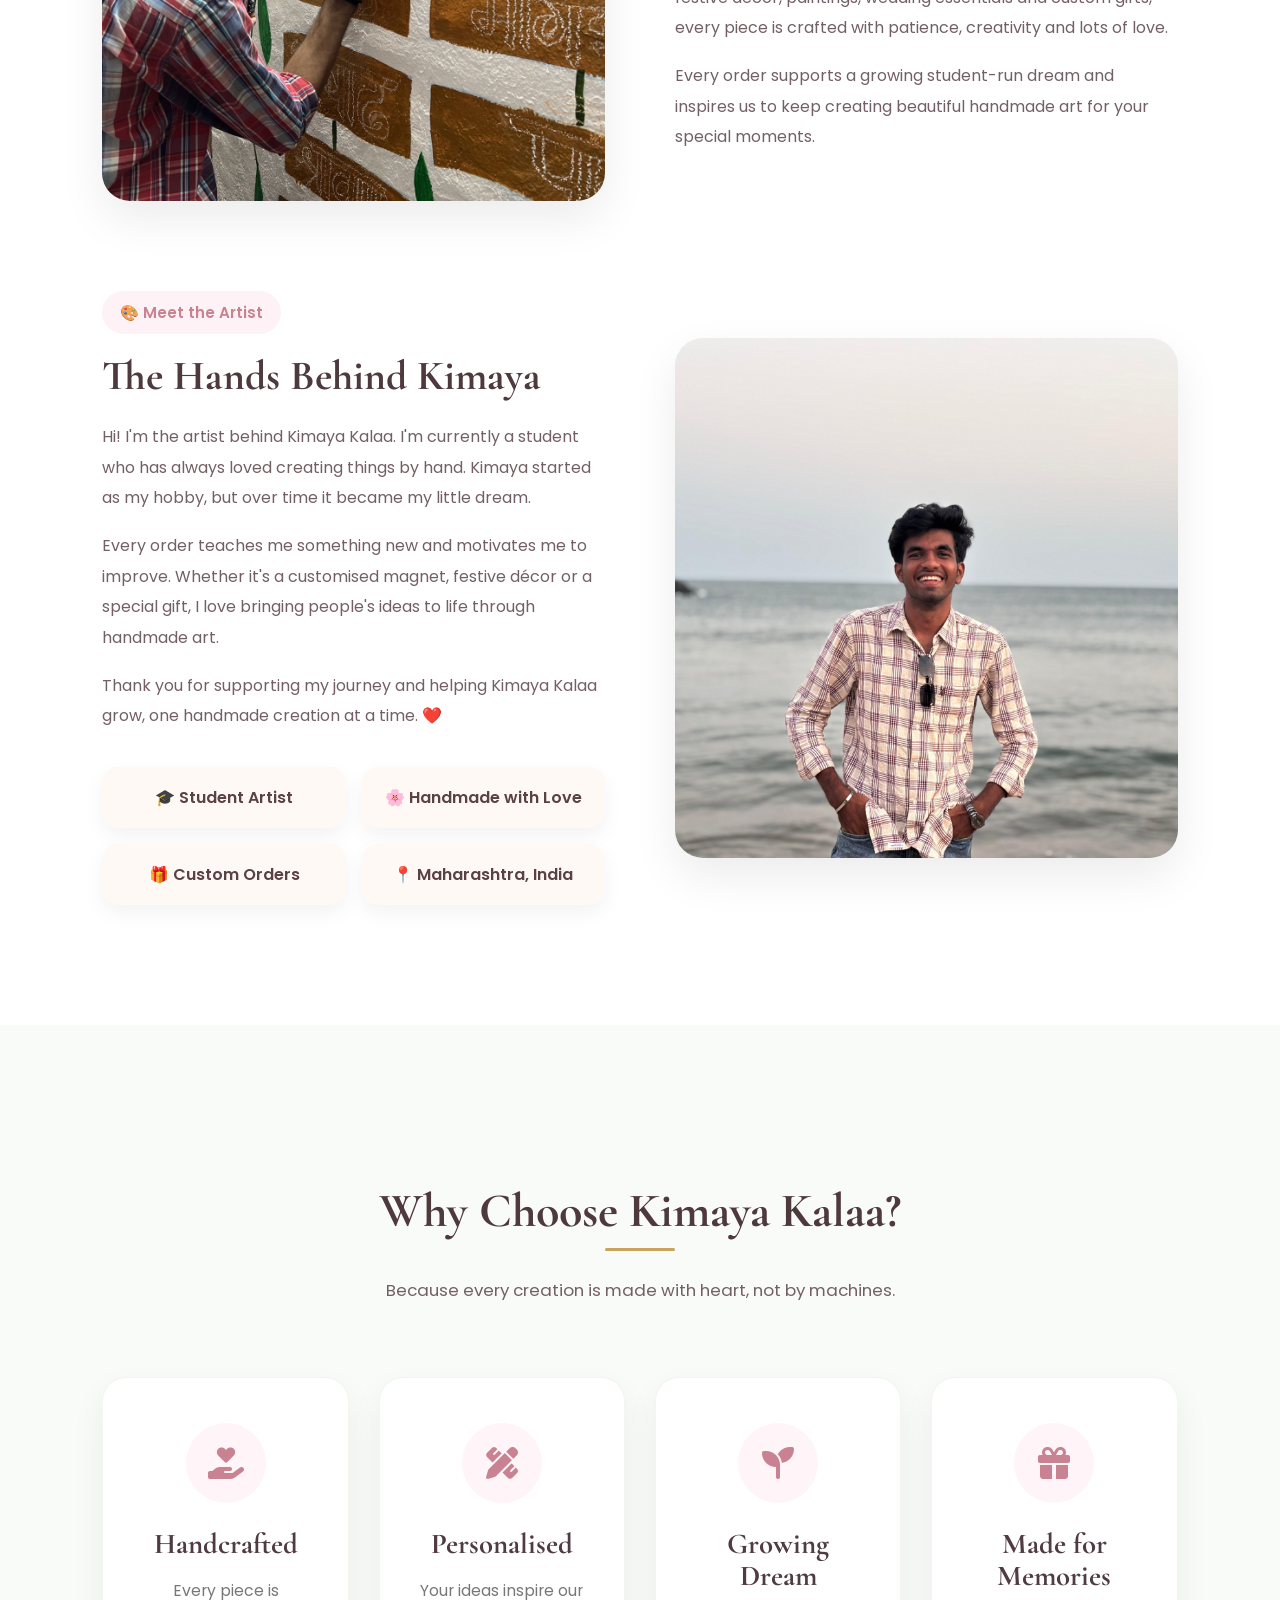
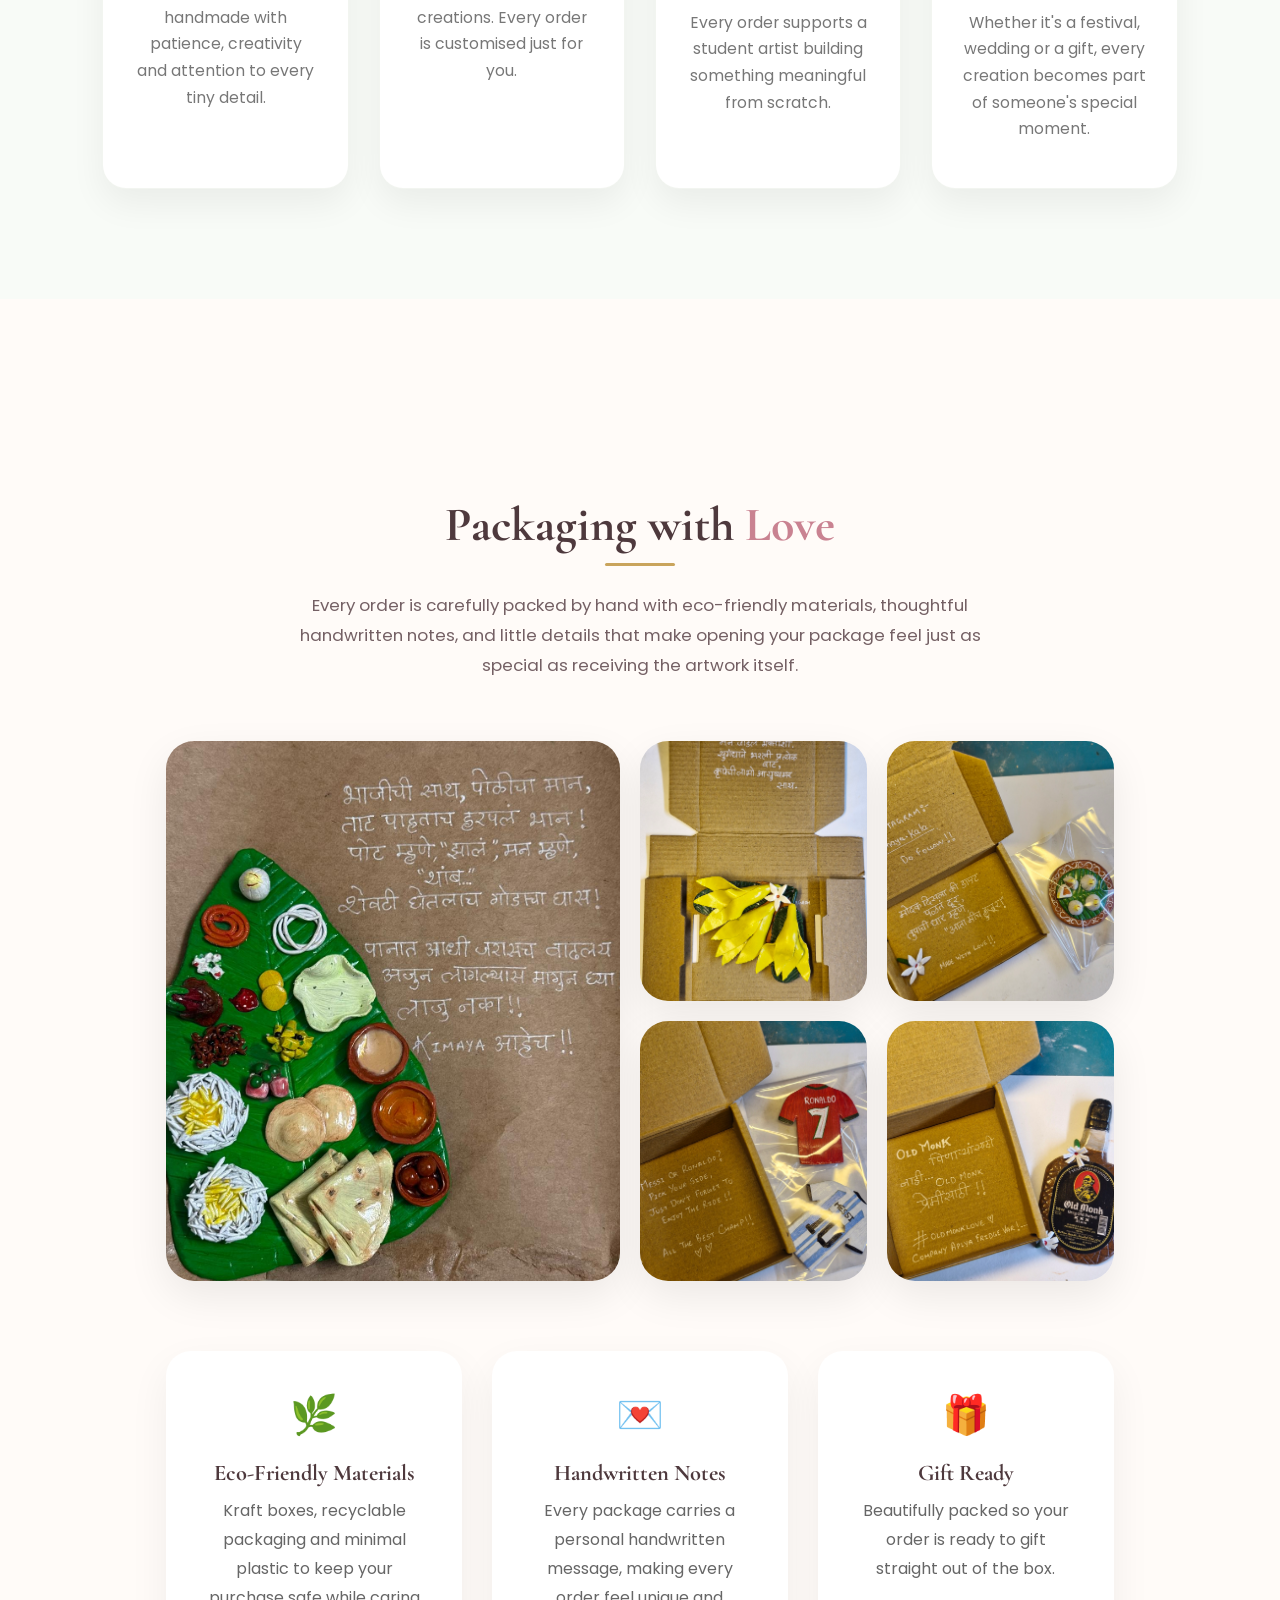
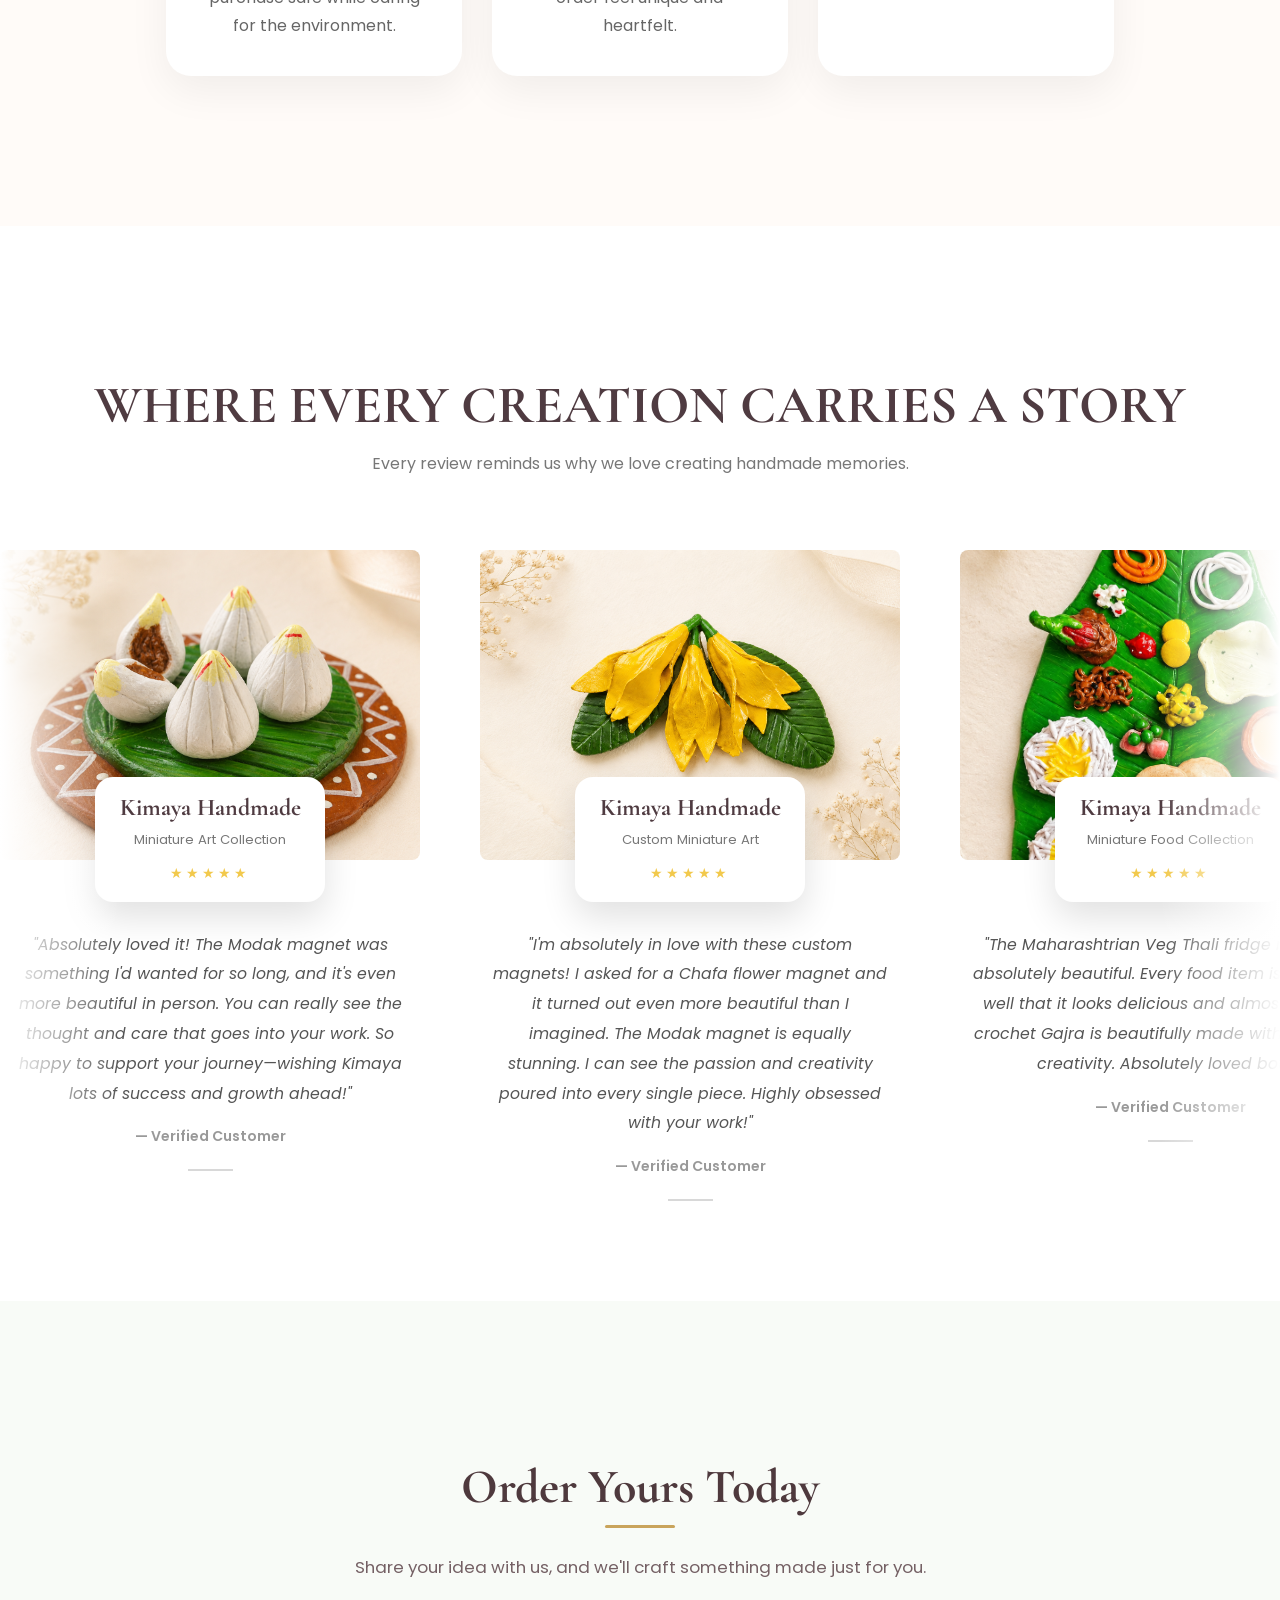
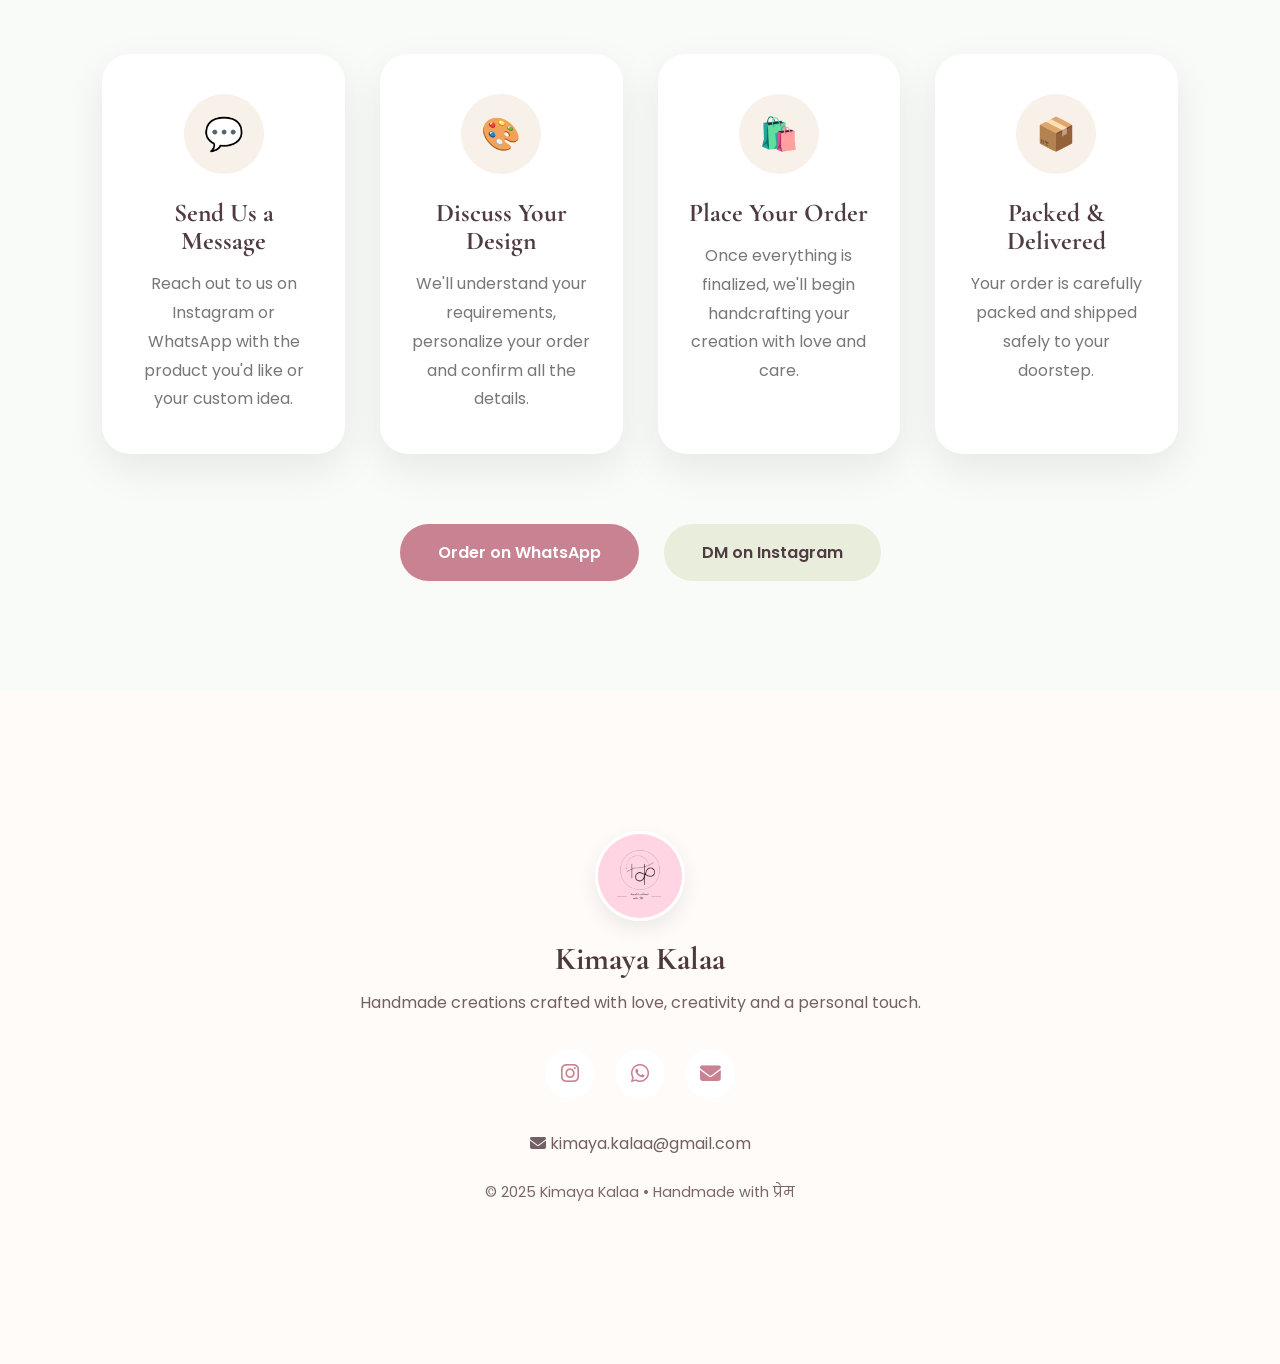
==== commit 3887803b: "Update mobile layouts and responsive grids" ====
--- a/index.html
+++ b/index.html
@@ -7,11 +7,11 @@
     <meta name="viewport" content="width=device-width, initial-scale=1.0">
 
     <!-- Website Title -->
-    <title>Kimaya Kala | Handmade with Love</title>
+    <title>Kimaya Kalaa | Handmade with Love</title>
 
     <!-- Website Description -->
     <meta name="description"
-        content="Kimaya Kala is a student-run handmade art studio creating personalized gifts, crochet products, festive décor, paintings, wedding items and custom handmade creations.">
+        content="Kimaya Kalaa is a student-run handmade art studio creating personalized gifts, crochet products, festive décor, paintings, wedding items and custom handmade creations.">
 
     <!-- Google Fonts -->
     <link rel="preconnect" href="https://fonts.googleapis.com">
@@ -46,7 +46,7 @@
 
             <div class="logo-text">
 
-                <h2>Kimaya Kala</h2>
+                <h2>Kimaya kalaa</h2>
                 <p>Hand-crafted with प्रेम</p>
 
             </div>
@@ -287,17 +287,17 @@
     <div class="about-section">
 
         <div class="about-image">
-            <img src="images/about/kimaya.jpg" alt="About Kimaya Kala">
+            <img src="images/about/kimaya.jpg" alt="About Kimaya Kalaa">
         </div>
 
         <div class="about-text">
 
-            <span class="about-tag">🌸 About Kimaya Kala</span>
+            <span class="about-tag">🌸 About Kimaya Kalaa</span>
 
             <h3>Small Steps. Big Dreams.</h3>
 
             <p>
-                Kimaya Kala began as a small dream while balancing student life.
+                Kimaya Kalaa began as a small dream while balancing student life.
                 What started as a simple hobby slowly grew into a creative space
                 where every handmade creation tells its own story.
             </p>
@@ -322,7 +322,7 @@
     <div class="about-section reverse">
 
         <div class="about-image">
-            <img src="images/about/artist.jpg" alt="Artist behind Kimaya Kala">
+            <img src="images/about/artist.jpg" alt="Artist behind Kimaya Kalaa">
         </div>
 
         <div class="about-text">
@@ -332,7 +332,7 @@
             <h3>The Hands Behind Kimaya</h3>
 
             <p>
-                Hi! I'm the artist behind Kimaya Kala.
+                Hi! I'm the artist behind Kimaya Kalaa.
                 I'm currently a student who has always loved creating things by hand.
                 Kimaya started as my hobby, but over time it became my little dream.
             </p>
@@ -344,7 +344,7 @@
             </p>
 
             <p>
-                Thank you for supporting my journey and helping Kimaya Kala grow,
+                Thank you for supporting my journey and helping Kimaya Kalaa grow,
                 one handmade creation at a time. ❤️
             </p>
 
@@ -380,7 +380,7 @@
 <section id="why">
 
     <div class="section-title">
-        <h2>Why Choose Kimaya Kala?</h2>
+        <h2>Why Choose Kimaya Kalaa?</h2>
         <p>Because every creation is made with heart, not by machines.</p>
     </div>
 
@@ -879,7 +879,7 @@
 
         <img src="images/logo/logo.png" alt="Kimaya Kala Logo" class="footer-logo">
 
-        <h3>Kimaya Kala</h3>
+        <h3>Kimaya Kalaa</h3>
 
         <p>
             Handmade creations crafted with love, creativity and a personal touch.
@@ -907,7 +907,7 @@
         </p>
 
         <p class="copyright">
-            © 2025 Kimaya Kala • Handmade with प्रेम
+            © 2025 Kimaya Kalaa • Handmade with प्रेम
         </p>
 
     </div>
@@ -919,25 +919,19 @@
     <script src="js/script.js"></script>
     <script>
 
-const toggle=document.getElementById("menu-toggle");
-const nav=document.querySelector(".nav-links");
-
-toggle.onclick=()=>{
-
-    nav.classList.toggle("active");
+const menuToggle = document.getElementById("menu-toggle");
+const navLinks = document.querySelector(".nav-links");
+
+if(menuToggle){
+
+    menuToggle.addEventListener("click",()=>{
+
+        navLinks.classList.toggle("active");
+
+    });
 
 }
 
-document.querySelectorAll(".nav-links a").forEach(link=>{
-
-    link.onclick=()=>{
-
-        nav.classList.remove("active");
-
-    }
-
-});
-
 </script>
 
 
--- a/css/style.css
+++ b/css/style.css
@@ -187,7 +187,7 @@
 header{
 
    
-    position: absolute;
+    position: sticky;
 
     top:0;
     left:0;
@@ -256,6 +256,8 @@
 .logo-text h2{
 
     font-size:2rem;
+    color: var(--text);
+
 
     margin:0;
 
@@ -265,7 +267,7 @@
 
     margin-top:4px;
 
-    color:var(--accent);
+    color: var(--accent);
 
     font-size:1rem;
 
@@ -494,7 +496,7 @@
 
 .hero-content h1 span{
 
-    color:#F5C6D1;
+    color: rgb(255, 255, 255);
 }
 
 .hero-content p{
@@ -758,6 +760,8 @@
 
 #why{
 
+    padding:110px 8%;
+
     background:#F8FBF7;
 
 }
@@ -836,14 +840,97 @@
 
     margin-bottom:18px;
 
+    color:#4F3B41;
+
 }
 
 .why-card p{
 
     font-size:.98rem;
 
-}
-
+    line-height:1.7;
+
+    color:#777;
+
+}
+
+/* ===============================
+   RESPONSIVE
+================================ */
+
+/* Tablet */
+
+@media(max-width:1000px){
+
+    .why-grid{
+
+        grid-template-columns:repeat(2,1fr);
+
+    }
+
+}
+
+/* Mobile */
+
+@media(max-width:768px){
+
+    #why{
+
+        padding:70px 6%;
+
+    }
+
+    .why-grid{
+
+        grid-template-columns:repeat(2,1fr);
+
+        gap:18px;
+
+        margin-top:45px;
+
+    }
+
+    .why-card{
+
+        padding:28px 18px;
+
+        border-radius:20px;
+
+    }
+
+    .why-icon{
+
+        width:70px;
+
+        height:70px;
+
+        margin-bottom:18px;
+
+    }
+
+    .why-icon i{
+
+        font-size:1.7rem;
+
+    }
+
+    .why-card h3{
+
+        font-size:1.3rem;
+
+        margin-bottom:10px;
+
+    }
+
+    .why-card p{
+
+        font-size:.9rem;
+
+        line-height:1.6;
+
+    }
+
+}
 
 /* ===================================
    COLLECTION
@@ -985,83 +1072,6 @@
 
 
 
-/* ===================================
-   GALLERY
-=================================== */
-
-#gallery{
-    background:#ffffff;
-}
-
-#gallery .section-title{
-    text-align:center;
-    margin-bottom:70px;
-}
-
-#gallery .section-title span{
-
-    color:var(--gold);
-    text-transform:uppercase;
-    letter-spacing:3px;
-    font-size:.8rem;
-    font-weight:600;
-
-}
-
-.gallery-grid{
-
-    display:grid;
-
-    grid-template-columns:repeat(4,1fr);
-
-    grid-auto-rows:260px;
-
-    gap:22px;
-
-}
-
-.gallery-item{
-
-    overflow:hidden;
-
-    border-radius:28px;
-
-    position:relative;
-
-    box-shadow:0 12px 35px rgba(0,0,0,.08);
-
-    cursor:pointer;
-
-}
-
-.gallery-item img{
-
-    width:100%;
-    height:100%;
-    object-fit:cover;
-
-    transition:.5s;
-
-}
-
-.gallery-item:hover img{
-
-    transform:scale(1.08);
-
-}
-
-.gallery-item.large{
-
-    grid-row:span 2;
-
-}
-
-.gallery-item.wide{
-
-    grid-column:span 2;
-
-}
-
 
 
 /* ===================================
@@ -1275,57 +1285,43 @@
 
 @media(max-width:900px){
 
-.packaging-grid{
-
-    grid-template-columns:1fr 1fr;
-
-    grid-template-rows:auto;
-
-}
-
-.packaging-large{
-
-    grid-column:1 / span 2;
-    grid-row:auto;
-
-    height:420px;
-
-}
-
-.packaging-text{
-
-    grid-template-columns:1fr;
-
-}
-
-}
-
-@media(max-width:650px){
-
-.packaging-grid{
-
-    grid-template-columns:1fr;
-
-}
-
-.packaging-large{
-
-    grid-column:auto;
-    height:auto;
-
-}
-
-.packaging-grid img{
-
-    height:300px;
-
-}
-
-.packaging .section-title h2{
-
-    font-size:2.4rem;
-
-}
+    .packaging-grid{
+        grid-template-columns:1fr 1fr;
+        grid-template-rows:auto;
+    }
+
+    .packaging-large{
+        grid-column:1 / span 2;
+        grid-row:auto;
+        height:420px;
+    }
+
+    .packaging-text{
+        grid-template-columns:1fr;
+    }
+
+}
+
+@media(max-width:768px){
+
+    .packaging-grid{
+        grid-template-columns:repeat(2,1fr);
+        gap:16px;
+    }
+
+    .packaging-large{
+        grid-column:auto;
+        height:auto;
+    }
+
+    .packaging-grid img{
+        height:220px;
+        border-radius:18px;
+    }
+
+    .packaging .section-title h2{
+        font-size:2.4rem;
+    }
 
 }
 
@@ -1730,29 +1726,24 @@
 .how-order{
 
     padding:110px 8%;
-
-    background:rgb(248, 251, 247);
+    background:rgb(248,251,247);
 
 }
 
 .order-steps{
 
     max-width:1250px;
-
     margin:70px auto;
 
     display:grid;
-
     grid-template-columns:repeat(4,1fr);
-
     gap:35px;
 
 }
 
 .order-card{
 
-    background:white;
-
+    background:#fff;
     padding:40px 30px;
 
     text-align:center;
@@ -1776,7 +1767,7 @@
     width:80px;
     height:80px;
 
-    margin:auto;
+    margin:auto auto 25px;
 
     border-radius:50%;
 
@@ -1788,16 +1779,12 @@
 
     font-size:2rem;
 
-    margin-bottom:25px;
-
 }
 
 .order-card h3{
 
     font-size:1.6rem;
-
     margin-bottom:15px;
-
     color:#4F3B41;
 
 }
@@ -1805,7 +1792,6 @@
 .order-card p{
 
     color:#777;
-
     line-height:1.8;
 
 }
@@ -1813,11 +1799,8 @@
 .order-buttons{
 
     display:flex;
-
     justify-content:center;
-
     gap:25px;
-
     margin-top:50px;
 
 }
@@ -1825,8 +1808,7 @@
 .order-btn{
 
     background:#C98291;
-
-    color:white;
+    color:#fff;
 
     padding:16px 38px;
 
@@ -1847,7 +1829,6 @@
 .order-btn.secondary{
 
     background:#E8EEDB;
-
     color:#4F3B41;
 
 }
@@ -1858,6 +1839,12 @@
 
 }
 
+/* ===============================
+   RESPONSIVE
+================================ */
+
+/* Tablet */
+
 @media(max-width:1000px){
 
     .order-steps{
@@ -1868,25 +1855,72 @@
 
 }
 
-@media(max-width:650px){
+/* Mobile */
+
+@media(max-width:768px){
+
+    .how-order{
+
+        padding:70px 6%;
+
+    }
 
     .order-steps{
 
-        grid-template-columns:1fr;
+        grid-template-columns:repeat(2,1fr);
+        gap:18px;
+        margin-top:45px;
+
+    }
+
+    .order-card{
+
+        padding:28px 18px;
+        border-radius:22px;
+
+    }
+
+    .order-icon{
+
+        width:70px;
+        height:70px;
+        font-size:1.7rem;
+        margin-bottom:18px;
+
+    }
+
+    .order-card h3{
+
+        font-size:1.3rem;
+        margin-bottom:10px;
+
+    }
+
+    .order-card p{
+
+        font-size:.9rem;
+        line-height:1.6;
 
     }
 
     .order-buttons{
 
         flex-direction:column;
-
         align-items:center;
-
-    }
-
-}
-
-
+        gap:15px;
+        margin-top:35px;
+
+    }
+
+    .order-btn{
+
+        width:100%;
+        max-width:280px;
+        text-align:center;
+
+    }
+
+}
 /* ===================================
    FOOTER
 =================================== */
@@ -1983,39 +2017,6 @@
     margin-top:20px;
 }
 
-.footer-email{
-
-    margin-top:20px;
-
-    font-size:1rem;
-
-    color:#666;
-
-}
-
-.footer-email i{
-
-    color:#C98291;
-
-    margin-right:8px;
-
-}
-
-.footer-email a{
-
-    color:#666;
-
-    text-decoration:none;
-
-    transition:.3s;
-
-}
-
-.footer-email a:hover{
-
-    color:#C98291;
-
-}
 
 
 
@@ -2659,30 +2660,6 @@
 
 }
 
-
-/* WHY SECTION RESPONSIVE */
-
-@media(max-width:1000px){
-
-    .why-grid{
-
-        grid-template-columns:repeat(2,1fr);
-
-    }
-
-}
-
-@media(max-width:650px){
-
-    .why-grid{
-
-        grid-template-columns:1fr;
-
-    }
-
-}
-
-
 /* ==========================
    Gallery Responsive
 ========================== */
@@ -2728,4 +2705,57 @@
 
 }
 
+}
+
+/* ===============================
+   MOBILE
+=================================*/
+
+@media (max-width:768px){
+
+    #categories{
+        padding:80px 6%;
+    }
+
+    .collection-grid{
+
+        grid-template-columns:repeat(2,1fr);
+        gap:18px;
+        margin-top:40px;
+
+    }
+
+    .collection-image{
+
+        height:170px;
+        border-radius:90px 90px 0 0;
+
+    }
+
+    .collection-content{
+
+        padding:16px;
+
+    }
+
+    .collection-content h3{
+
+        font-size:1.3rem;
+
+    }
+
+    .collection-content p{
+
+        font-size:.85rem;
+        margin-bottom:15px;
+        line-height:1.5;
+
+    }
+
+    .collection-content span{
+
+        font-size:.9rem;
+
+    }
+
 }
